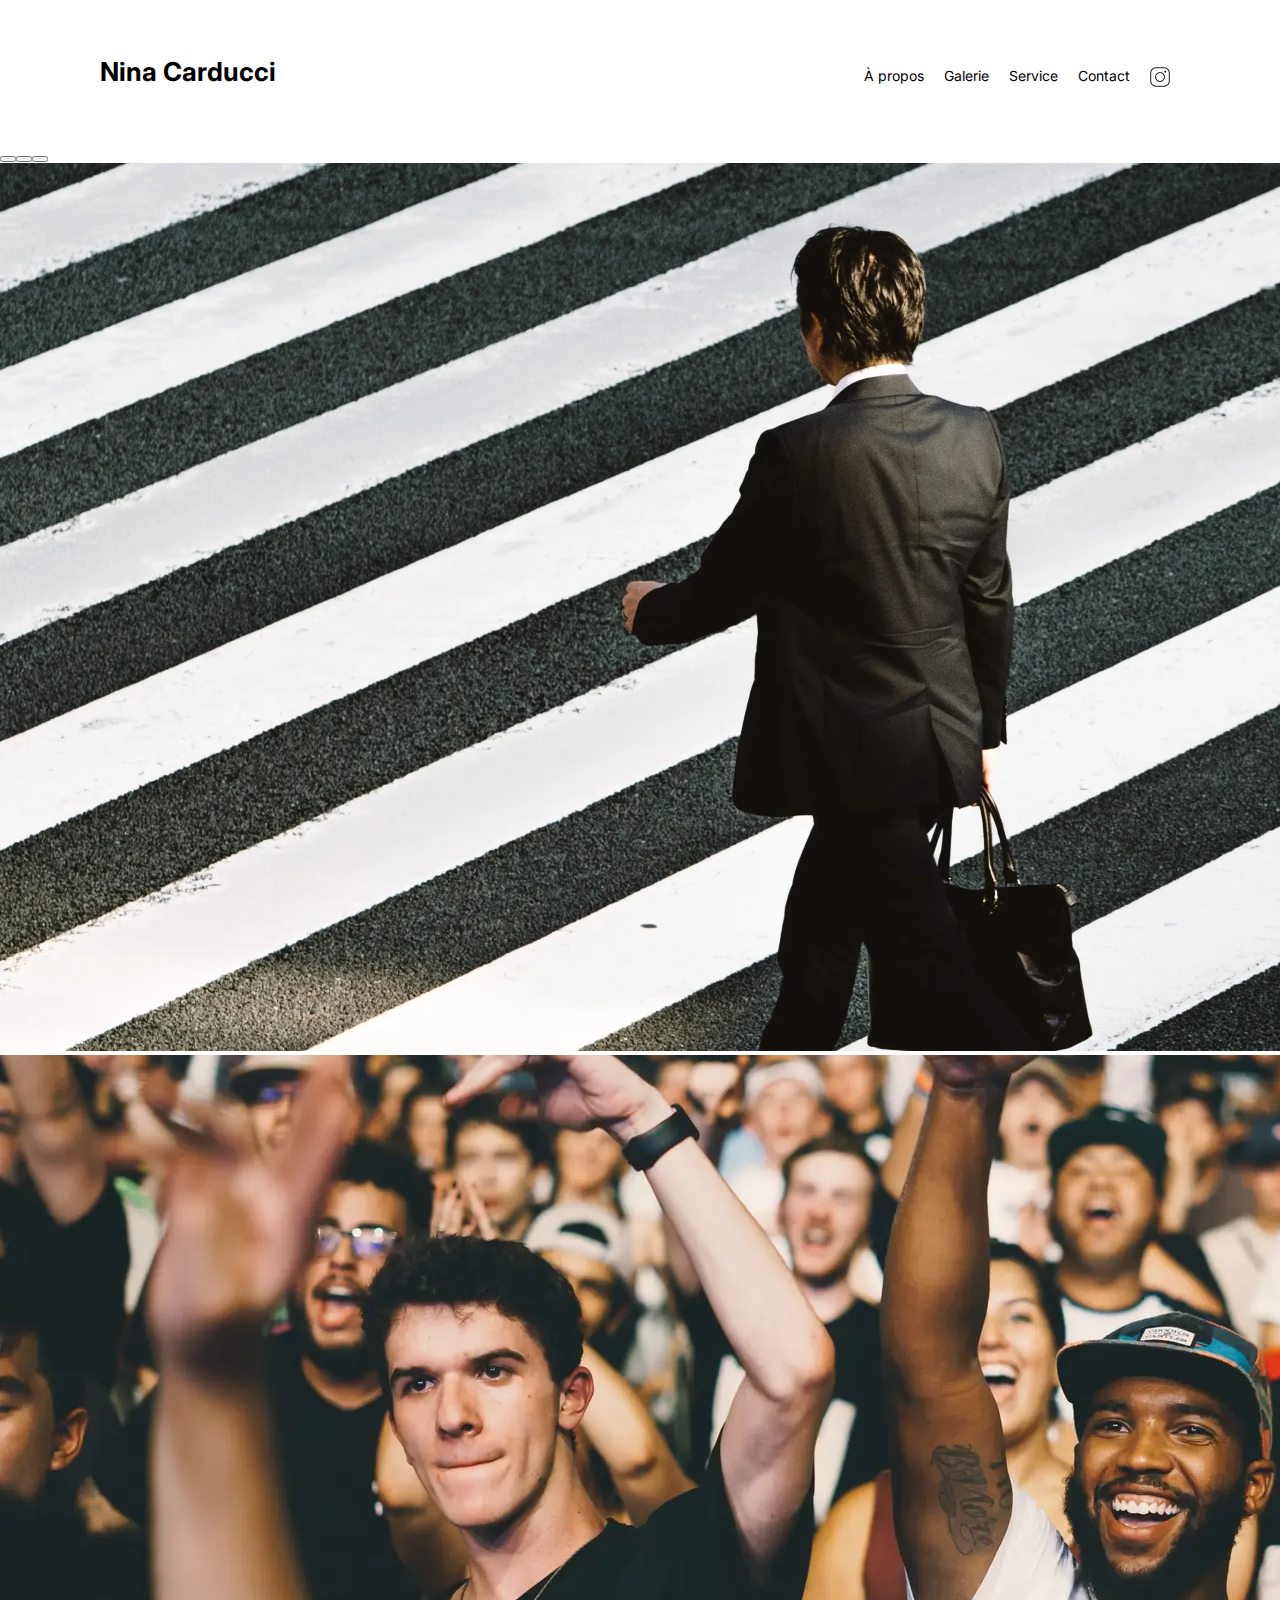
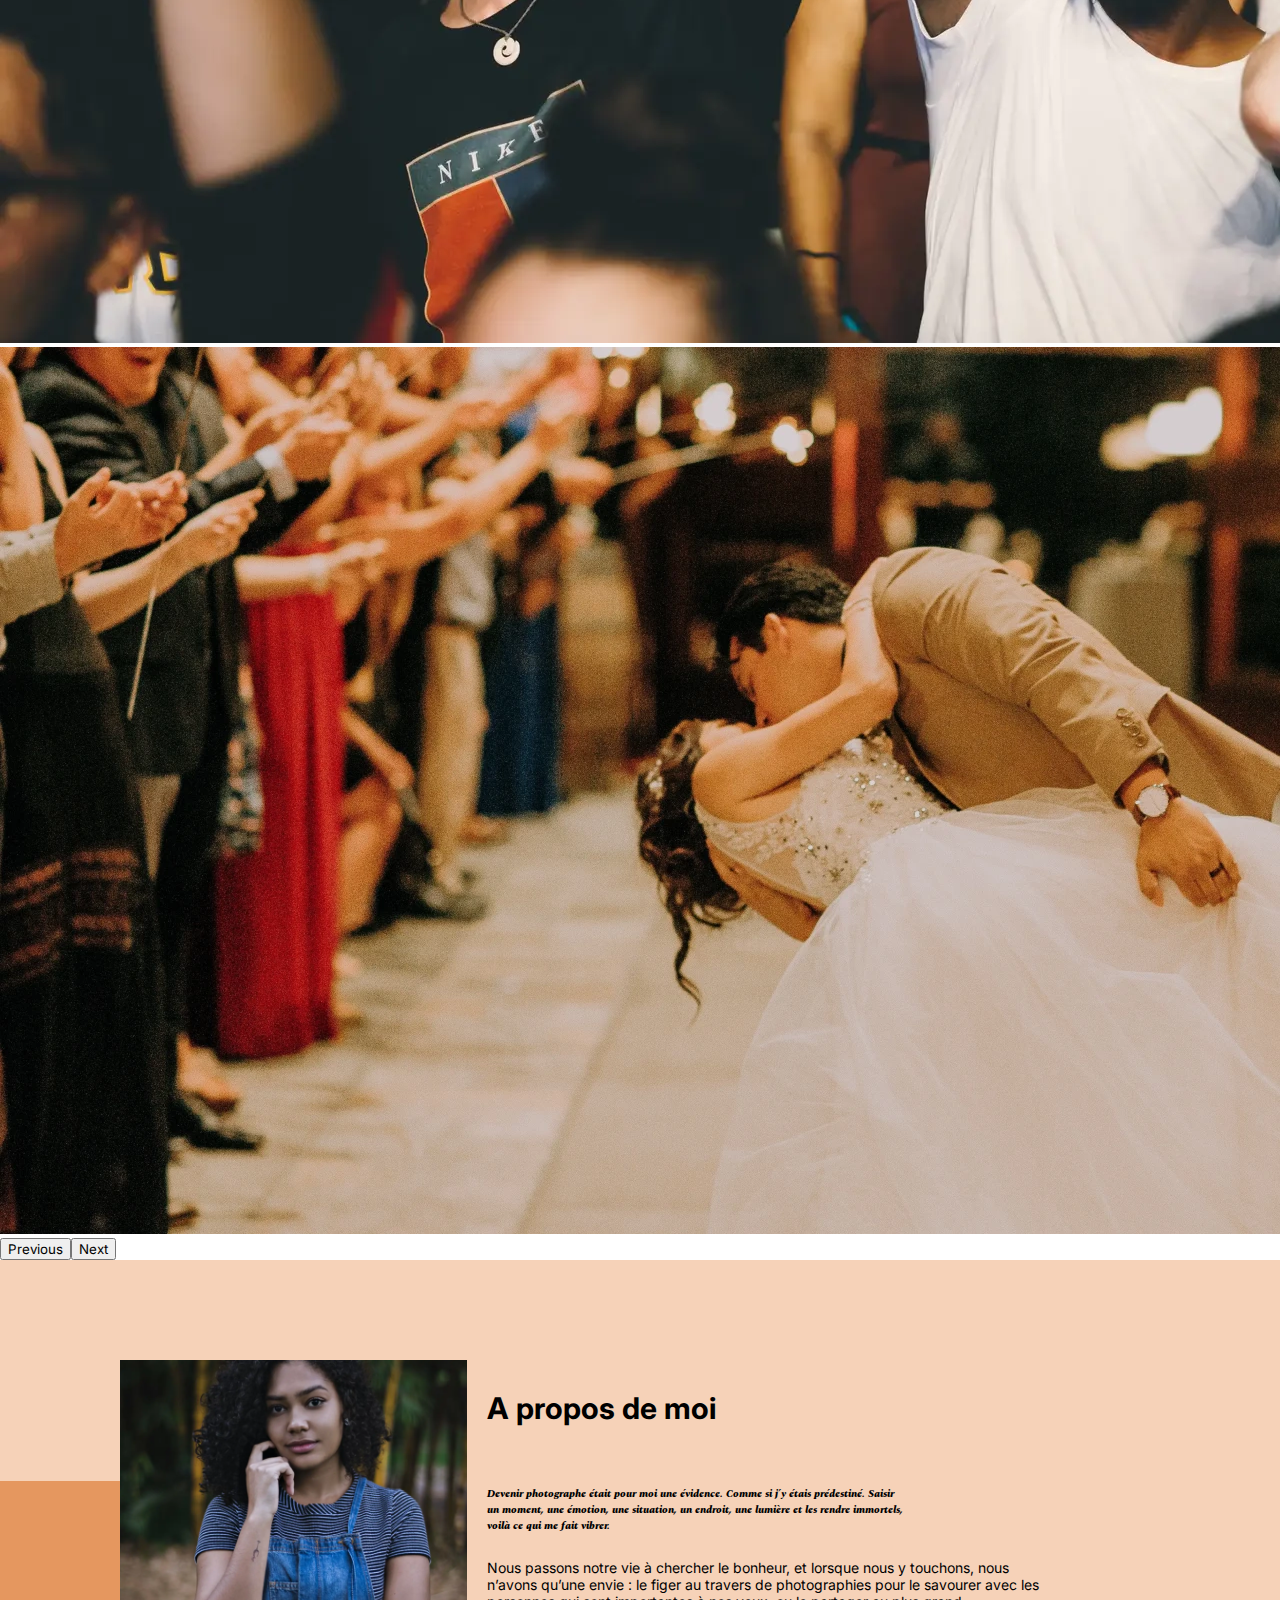
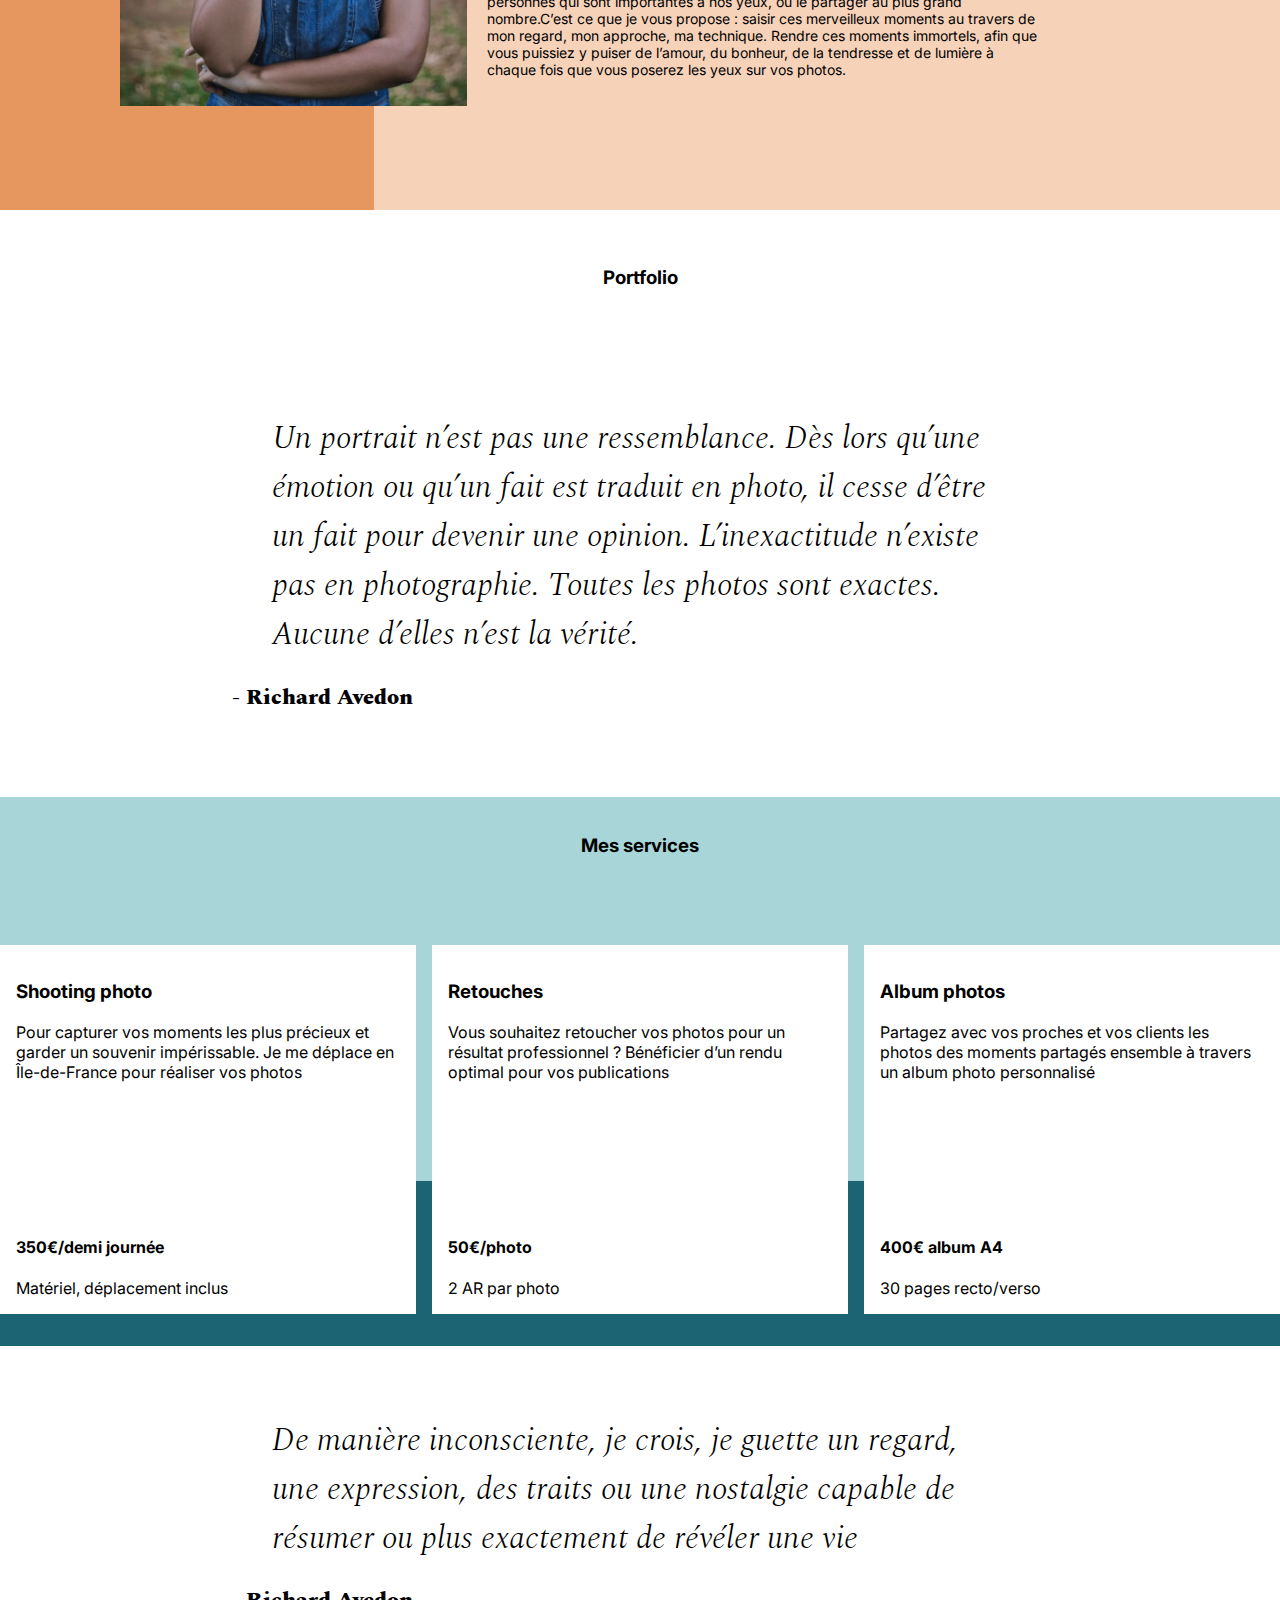
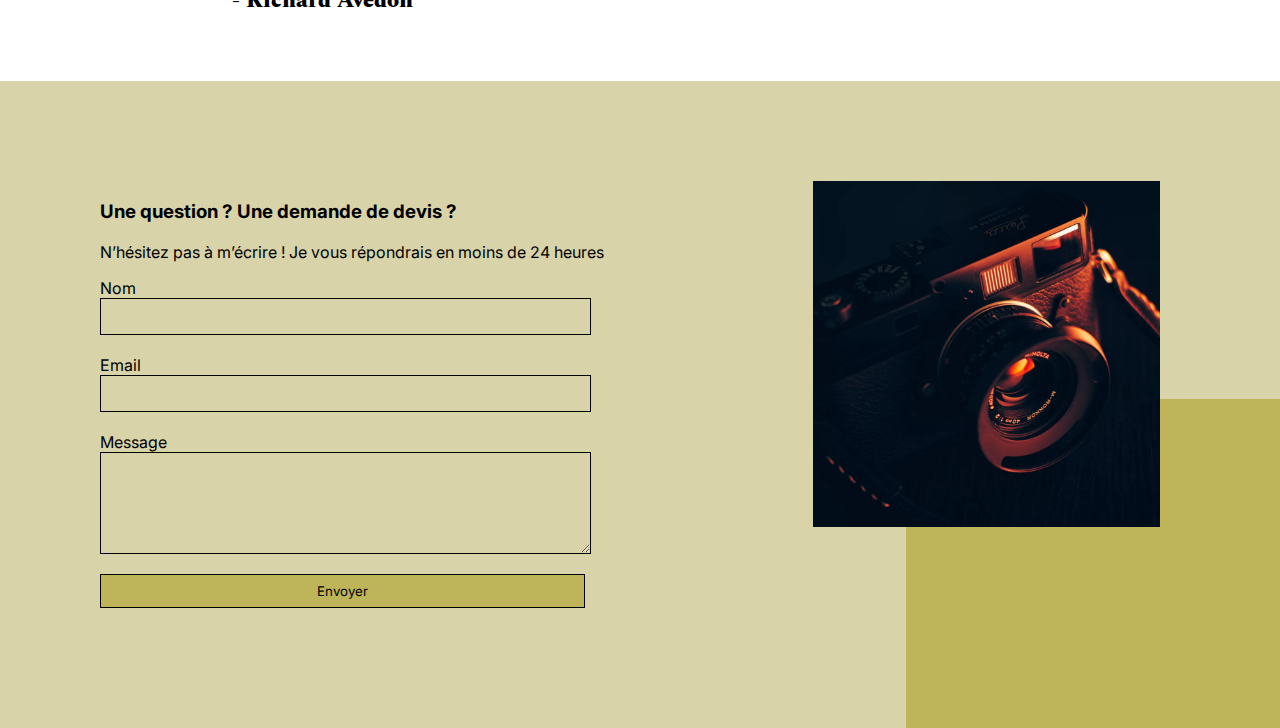
==== index-min.html @ 260f42bb "Added microdatas for photos, quotes, about section, contact section and services with infos" ====
<!DOCTYPE html><html><head><meta charset="UTF-8"><meta name="viewport" content="width=device-width, initial-scale=1.0"><meta name="description" content="Découvrez le talent de Nina Carducci, photographe à Bordeaux, à travers son portfolio captivant. Moments figés avec sensibilité et créativité"><meta name="language" content="fr-FR"><title>Portfolio de Nina Carducci - Photographe à Bordeaux</title><meta property="og:site_name" content="Portfolio de Nina Carducci - Photographe à Bordeaux"><meta property="og:type" content="website"><meta property="og:url" content="https://nina-carducci.github.io"><meta property="og:title" content="Portfolio de Nina Carducci"><meta property="og:description" content="Découvrez le talent de Nina Carducci, photographe à Bordeaux, à travers son portfolio captivant. Moments figés avec sensibilité et créativité"><meta property="og:image" content="https://nina-carducci.github.io/assets/images/camera.png"><meta property="twitter:card" content="summary"><meta property="twitter:title" content="Portfolio de Nina Carducci"><meta property="twitter:description" content="Découvrez le talent de Nina Carducci, photographe à Bordeaux, à travers son portfolio captivant. Moments figés avec sensibilité et créativité"><meta property="twitter:image" content="https://nina-carducci.github.io/assets/images/camera.png"><meta property="twitter:url" content="https://nina-carducci.github.io"><link href="https://cdn.jsdelivr.net/npm/bootstrap@5.1.3/dist/css/bootstrap.min.css" rel="stylesheet" integrity="sha384-1BmE4kWBq78iYhFldvKuhfTAU6auU8tT94WrHftjDbrCEXSU1oBoqyl2QvZ6jIW3" crossorigin="anonymous"><link rel="stylesheet" href="./assets/style-min.css"><link rel="preconnect" href="https://fonts.googleapis.com"><link rel="preconnect" href="https://fonts.gstatic.com" crossorigin><link href="https://fonts.googleapis.com/css2?family=Inter&family=Spectral:ital,wght@0,400;1,300;1,400;1,800&display=swap" rel="preload" as="style" onload="this.onload=null;this.rel='stylesheet'"><link rel="preload" as="image" href="./assets/images/slider/edward-cisneros.webp"><link rel="preload" as="image" href="./assets/images/slider/nicholas-green.webp"><link rel="preload" as="image" href="./assets/images/slider/ryoji-iwata.webp"><script src="https://cdn.jsdelivr.net/npm/bootstrap@5.1.3/dist/js/bootstrap.bundle.min.js" integrity="sha384-ka7Sk0Gln4gmtz2MlQnikT1wXgYsOg+OMhuP+IlRH9sENBO0LRn5q+8nbTov4+1p" crossorigin="anonymous"></script><script src="https://code.jquery.com/jquery-3.4.1.min.js" integrity="sha256-CSXorXvZcTkaix6Yvo6HppcZGetbYMGWSFlBw8HfCJo=" crossorigin="anonymous"></script></head><body><header class="top-header"><h3 class="name">Nina Carducci</h3><nav class="nav"><ul><li><a href="#about">À propos</a></li><li><a href="#gallery">Galerie</a></li><li><a href="#services">Service</a></li><li><a href="#contact">Contact</a></li><li><a class="social-link" href="https://www.instagram.com/ninacarducci.photo/?hl=fr" target="_blank"><img src="assets/images/instagram.webp" alt="Logo Instagram redirigeant vers le compte de Nina Carducci"></a></li></ul></nav></header><main><section id="header"><div id="carouselExampleIndicators" class="carousel slide" data-bs-ride="carousel"><div class="carousel-indicators"><button type="button" data-bs-target="#carouselExampleIndicators" data-bs-slide-to="0" class="active" aria-current="true" aria-label="Slide 1"></button><button type="button" data-bs-target="#carouselExampleIndicators" data-bs-slide-to="1" aria-label="Slide 2"></button><button type="button" data-bs-target="#carouselExampleIndicators" data-bs-slide-to="2" aria-label="Slide 3"></button></div><div class="carousel-inner" itemscope itemtype="https://schema.org/Photograph"><div class="carousel-item active"><img src="./assets/images/slider/ryoji-iwata.webp" class="d-block w-100" alt="Homme en costume traversant un passage clouté" itemprop="image"></div><div class="carousel-item"><img src="./assets/images/slider/nicholas-green.webp" class="d-block w-100" alt="Foule enthousiaste assistant à un concert" itemprop="image"></div><div class="carousel-item"><img src="./assets/images/slider/edward-cisneros.webp" class="d-block w-100" alt="Couple s'embrassant lors d'une danse de mariage." itemprop="image"></div></div><button class="carousel-control-prev" type="button" data-bs-target="#carouselExampleIndicators" data-bs-slide="prev"><span class="carousel-control-prev-icon" aria-hidden="true"></span><span class="visually-hidden">Previous</span></button><button class="carousel-control-next" type="button" data-bs-target="#carouselExampleIndicators" data-bs-slide="next"><span class="carousel-control-next-icon" aria-hidden="true"></span><span class="visually-hidden">Next</span></button></div></section><article id="about" itemscope itemtype="https://schema.org/AboutPage"><div class="picture left"><img loading="lazy" src="./assets/images/nina.webp" alt="Portrait de la photographe Nina Carducci" itemprop="image"></div><section id="about-me"><h3 class="about-me__title" itemprop="name">A propos de moi</h3><h6 class="about-me__introduction" itemprop="description">Devenir photographe était pour moi une évidence. Comme si j’y étais prédestiné. Saisir un moment, une émotion, une situation, un endroit, une lumière et les rendre immortels, voilà ce qui me fait vibrer.</h6><p>Nous passons notre vie à chercher le bonheur, et lorsque nous y touchons, nous n’avons qu’une envie : le figer au travers de photographies pour le savourer avec les personnes qui sont importantes à nos yeux, ou le partager au plus grand nombre.C’est ce que je vous propose : saisir ces merveilleux moments au travers de mon regard, mon approche, ma technique. Rendre ces moments immortels, afin que vous puissiez y puiser de l’amour, du bonheur, de la tendresse et de lumière à chaque fois que vous poserez les yeux sur vos photos.</p></section></article><section id="gallery"><h3 class="title">Portfolio</h3><div class="container py-3" itemscope itemtype="https://schema.org/Photograph"><div class="gallery" style="display: none"><img loading="lazy" data-gallery-tag="Concert" class="gallery-item" src="./assets/images/gallery/concerts/aaron-paul.webp" alt="Vue de la scène et de la foule lors d'un concert" itemprop="image"/><img loading="lazy" data-gallery-tag="Entreprises" class="gallery-item" src="./assets/images/gallery/entreprise/ali-morshedlou.webp" alt="Portrait d'un homme en costume" itemprop="image"/><img loading="lazy" data-gallery-tag="Entreprises" class="gallery-item" src="./assets/images/gallery/entreprise/jason-goodman.webp" alt="Femme riant joyeusement avec ses collègues sur son lieu de travail" itemprop="image"/><img loading="lazy" data-gallery-tag="Mariages" class="gallery-item" src="./assets/images/gallery/mariage/hannah-busing.webp" alt="Mains des mariés se tenant tendrement" itemprop="image"/><img loading="lazy" data-gallery-tag="Portrait" class="gallery-item" src="./assets/images/gallery/portraits/ade-tunji.webp" alt="Portrait d'un homme ébloui par le soleil" itemprop="image"/><img loading="lazy" data-gallery-tag="Mariages" class="gallery-item" src="./assets/images/gallery/mariage/jakob-owens.webp" alt="Couple amoureux se regardant dans les yeux en extérieur lors de leur mariage" itemprop="image"/><img loading="lazy" data-gallery-tag="Portrait" class="gallery-item" src="./assets/images/gallery/portraits/nino-van-prattenburg.webp" alt="Portrait d'une femme portant des lunettes, vue derrière un grillage" itemprop="image"/><img loading="lazy" data-gallery-tag="Concert" class="gallery-item" src="./assets/images/gallery/concerts/austin-neill.webp" alt="Artiste chantant sur scène lors d'un concert" itemprop="image"/><img loading="lazy" data-gallery-tag="Entreprises" class="gallery-item" src="./assets/images/gallery/entreprise/mateus-campos-felipe.webp" alt="Femme riant devant son ordinateur au bureau" itemprop="image"/></div></div><div class="quote" itemscope itemtype="https://schema.org/Quotation"><figure><blockquote><h1 class="quote__text" itemprop="citation">Un portrait n’est pas une ressemblance. Dès lors qu’une émotion ou qu’un fait est traduit en photo, il cesse d’être un fait pour devenir une opinion. L’inexactitude n’existe pas en photographie. Toutes les photos sont exactes. Aucune d’elles n’est la vérité.</h1></blockquote><figcaption class="quote__author" itemprop="spokenByCharacter">- Richard Avedon</figcaption></figure></div></section><section id="services" itemscope itemtype="https://schema.org/ProfessionalService"><meta itemprop="name" content="Nina Carducci"><meta itemprop="telephone" content="05 56 67 78 89"><meta itemprop="openingHours" content="Mo-Fr 10:00-19:00"><span itemprop="address" itemscope itemtype="https://schema.org/PostalAddress"><meta itemprop="addressCountry" content="FR"><meta itemprop="addressRegion" content="Gironde"><meta itemprop="addressLocality" content="Bordeaux"><meta itemprop="postalCode" content="33200"><meta itemprop="streetAddress" content="68 avenue Alsace-Lorraine"></span><meta itemprop="priceRange" content="50€ - 400€"><h3 class="title">Mes services</h3><div class="container"><article class="service" itemprop="makesOffer" itemscope itemtype="https://schema.org/Offer"><div class="service__description"><h3 itemprop="name">Shooting photo</h3><p itemprop="description">Pour capturer vos moments les plus précieux et garder un souvenir impérissable. Je me déplace en Île-de-France pour réaliser vos photos</p></div><div class="service__price"><h4 itemprop="price">350€/demi journée</h4><span itemprop="disambiguatingDescription">Matériel, déplacement inclus</span></div></article><article class="service" itemprop="makesOffer" itemscope itemtype="https://schema.org/Offer"><div class="service__description"><h3 itemprop="name">Retouches</h3><p itemprop="description">Vous souhaitez retoucher vos photos pour un résultat professionnel ? Bénéficier d’un rendu optimal pour vos publications</p></div><div class="service__price"><h4 itemprop="price">50€/photo</h4><span itemprop="disambiguatingDescription">2 AR par photo</span></div></article><article class="service" itemprop="makesOffer" itemscope itemtype="https://schema.org/Offer"><div class="service__description"><h3 itemprop="name">Album photos</h3><p itemprop="description">Partagez avec vos proches et vos clients les photos des moments partagés ensemble à travers un album photo personnalisé</p></div><div class="service__price"><h4 itemprop="price">400€ album A4</h4><span itemprop="disambiguatingDescription">30 pages recto/verso</span></div></article></div></section><div class="quote" itemscope itemtype="https://schema.org/Quotation"><figure><blockquote><h1 class="quote__text" itemprop="citation">De manière inconsciente, je crois, je guette un regard, une expression, des traits ou une nostalgie capable de résumer ou plus exactement de révéler une vie</h1></blockquote><figcaption class="quote__author" itemprop="spokenByCharacter">- Richard Avedon</figcaption></figure></div></main><footer id="contact"><div class="container" itemscope itemtype="https://schema.org/ContactPage"><div class="form-container"><h3 itemprop="name">Une question ? Une demande de devis ?</h3><p itemprop="description">N’hésitez pas à m’écrire ! Je vous répondrais en moins de 24 heures</p><form action="" method="post"><label>Nom</label><input type="text" name="nom" id="nom"><label>Email</label><input type="email" name="email" id="email"><label>Message</label><textarea name="message" id="message" cols="30" rows="10"></textarea><input type="submit" value="Envoyer"/></form></div><div class="picture right"><img loading="lazy" src="./assets/images/camera.webp" alt="Appareil photo" itemprop="image"></div></div></footer><script src="./assets/maugallery-min.js"></script><script src="./assets/scripts.js"></script></body></html>
---- assets/style-min.css ----
body{max-width:1920px;margin:auto;}*{font-family:'Inter';font-style:normal;}.top-header{background-color:white;position:sticky;top:0;z-index:1000;display:flex;justify-content:space-between;padding-inline:100px;padding-block:30px;align-items:center;}.top-header .name{font-size:26px;}.nav ul{display:flex;list-style-type:none;font-size:14px;margin-bottom:0;}.nav li{padding-inline:10px;}.nav a{text-decoration:none;color:#000}.social-link img{width:20px;}#about{display:flex;background-color:#F6D2B8;padding-inline:100px;padding-block:100px;position:relative;}.picture.left::before{content:' ';background-color:#E5975F;width:374px;height:329px;position:absolute;bottom:0;left:0;z-index:-1;}.picture{flex:1;margin:0 20px;z-index:0;}.picture img{width:100%;}#about-me{flex:2}.about-me__title{margin-top:1em;margin-bottom:60px;font-size:30px;}.about-me__introduction{font-family:'Spectral';font-weight:800;font-style:italic;width:60%;}#about-me p{width:80%;font-size:14px;}#gallery{}.title{text-align:center;padding-block:2em;}.gallery .nav{justify-content:center;}.nav-pills .nav-link.active,.nav-pills .show>.nav-link{color:#fff;background-color:#BEB45A;border-radius:0;}.nav-pills .nav-link{color:#000}.item-column{position:relative;margin-bottom:0!important;padding:0;}.item-column::after{content:"";display:block;padding-bottom:100%;}.gallery-item{position:absolute;width:100%;height:100%;object-fit:cover;padding:.5em;}.mg-prev,.mg-next{width:30px;height:30px;border-radius:00%;justify-content:center;align-items:center;display:flex;font-size:24px;}.quote{font-family:'Spectral';font-style:italic;width:70%;margin:auto;padding-block:3em;}.quote__text{font-family:Spectral;font-style:italic;font-weight:300;}.quote__author{font-family:Spectral;font-weight:800;font-size:22px;}#services{margin:auto;background-color:#A8D5D8;position:relative;}#services .container::before{content:' ';background-color:#1C6474;position:absolute;width:100%;height:30%;bottom:0;left:0;z-index:0;}#services .container{justify-content:space-between;display:flex;padding:2em 0;}.service{background-color:white;max-width:390px;width:30%;height:337px;padding:1em;display:flex;flex-direction:column;justify-content:space-between;z-index:1;}#contact{margin:auto;background-color:#D8D3A8;position:relative;padding-inline:100px;padding-block:100px;}#contact .container{display:flex;}.picture.right::before{content:' ';background-color:#BEB45A;width:374px;height:329px;position:absolute;bottom:0;right:0;z-index:-1;}.form-container{flex:2;}form{display:flex;flex-direction:column;width:70%;align-items:flex-start;}form input{width:100%;background-color:transparent;border:solid 1px;height:2.5em;margin-bottom:20px;}form textarea{width:100%;background-color:transparent;border:solid 1px;height:5em;line-height:2.5em;font-size:1.2em;margin-bottom:20px;}input[type="submit"]{background-color:#BEB45A;padding:.5em 1em}@media all and (max-width:1180px){.picture{flex:2}#about,#contact .container{align-items:center}.about-me__title{margin-top:0;margin-bottom:1em}#about-me h6,#about-me p{width:100%}}@media all and (max-width:1000px){#about{flex-direction:column}.picture{width:50%}.picture.left::before{width:100%;height:30%;position:absolute;bottom:auto;top:0;left:0;z-index:-1}.about-me__title{text-align:center;margin-top:1em}#services .container{flex-direction:column}.service{width:100%;max-width:100%;height:auto;margin:2em 0}.service__description{margin-bottom:1em}#services .container::before{width:30%;height:100%;bottom:0;right:0;left:auto;z-index:0}#contact .container{flex-direction:column}#contact .picture.right{margin-top:1em}.picture.right::before{width:100%;height:30%;position:absolute;bottom:0;right:0;z-index:-1}}@media all and (max-width:650px){.top-header{flex-direction:column;padding-inline:0}.top-header .nav,.top-header .nav ul{width:100%;padding:0 0 0 0}.top-header .nav li{flex:1;padding-block:1em;text-align:center}.picture.left::before,.picture.right::before{height:150px}#services .container{align-items:center}.service{max-width:90%}#about,#contact{padding-inline:2em;padding-block:2em}form{width:100%}.picture{width:80%}}
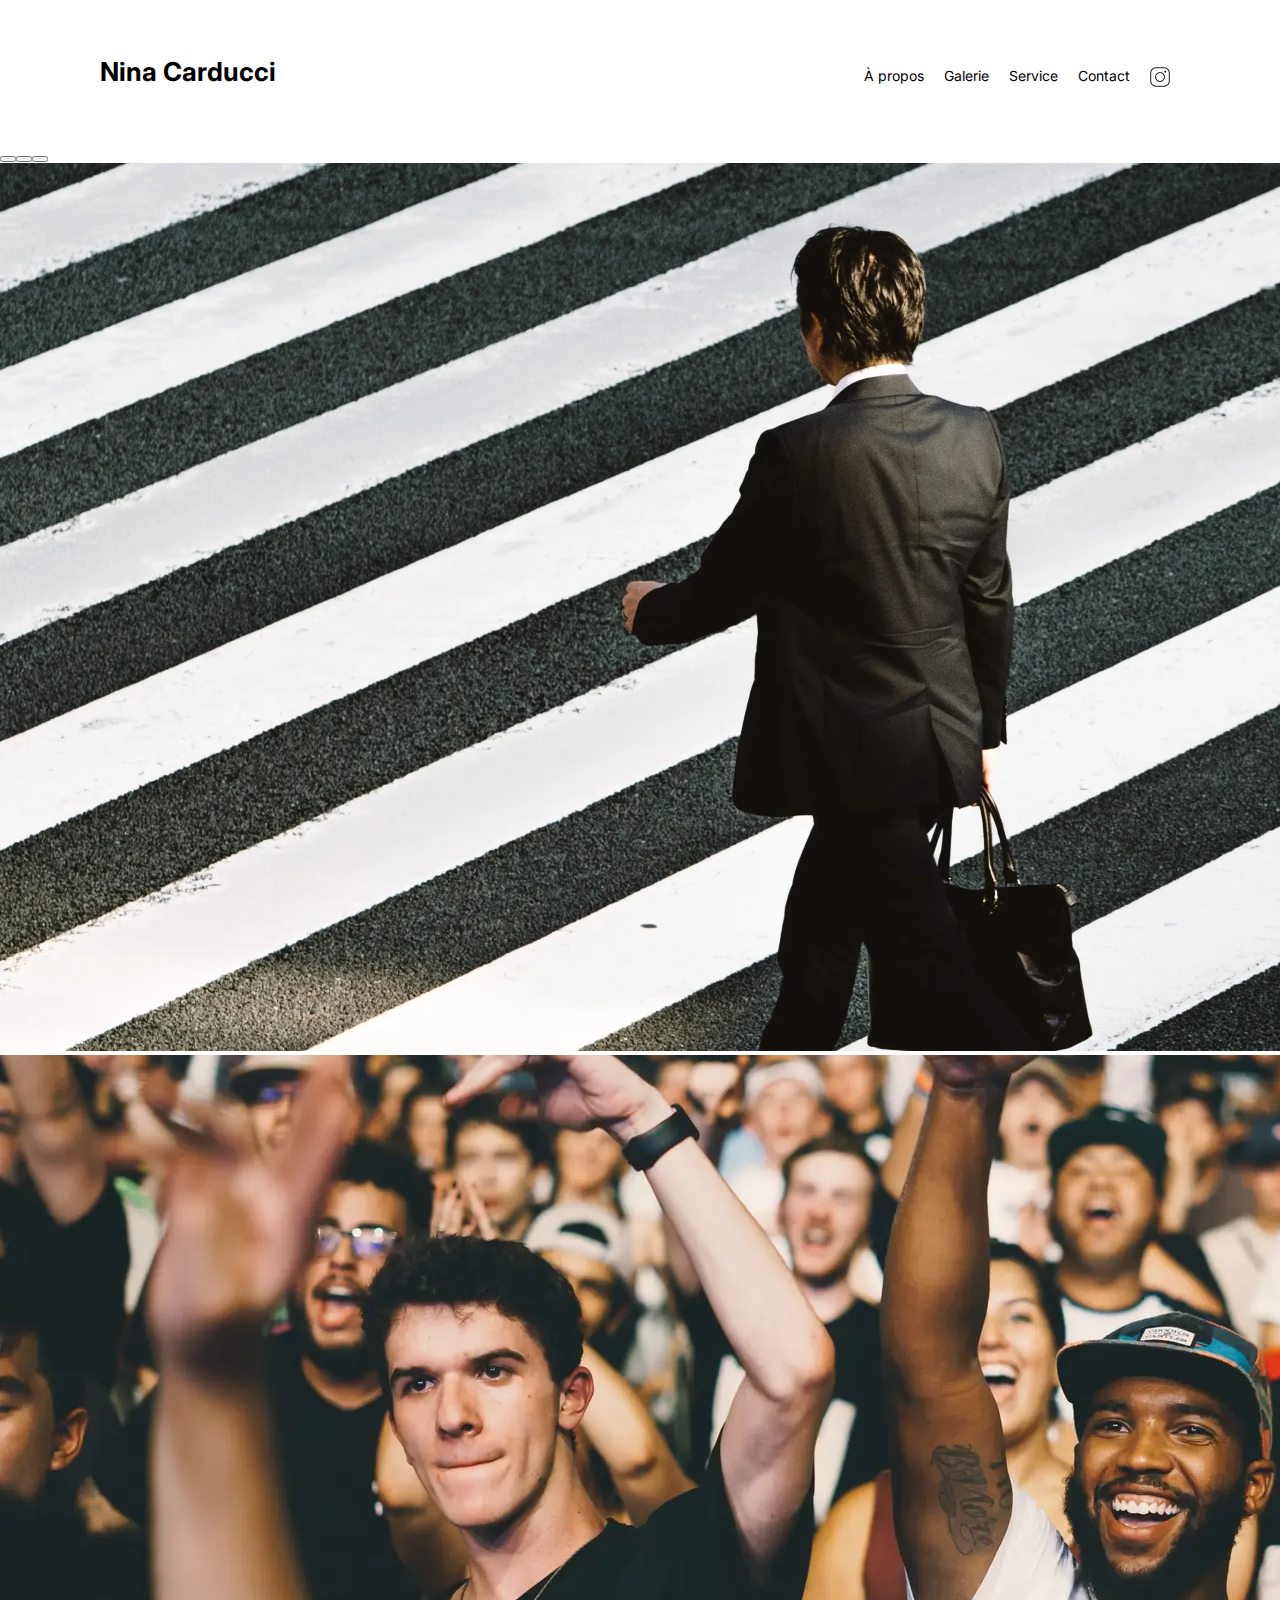
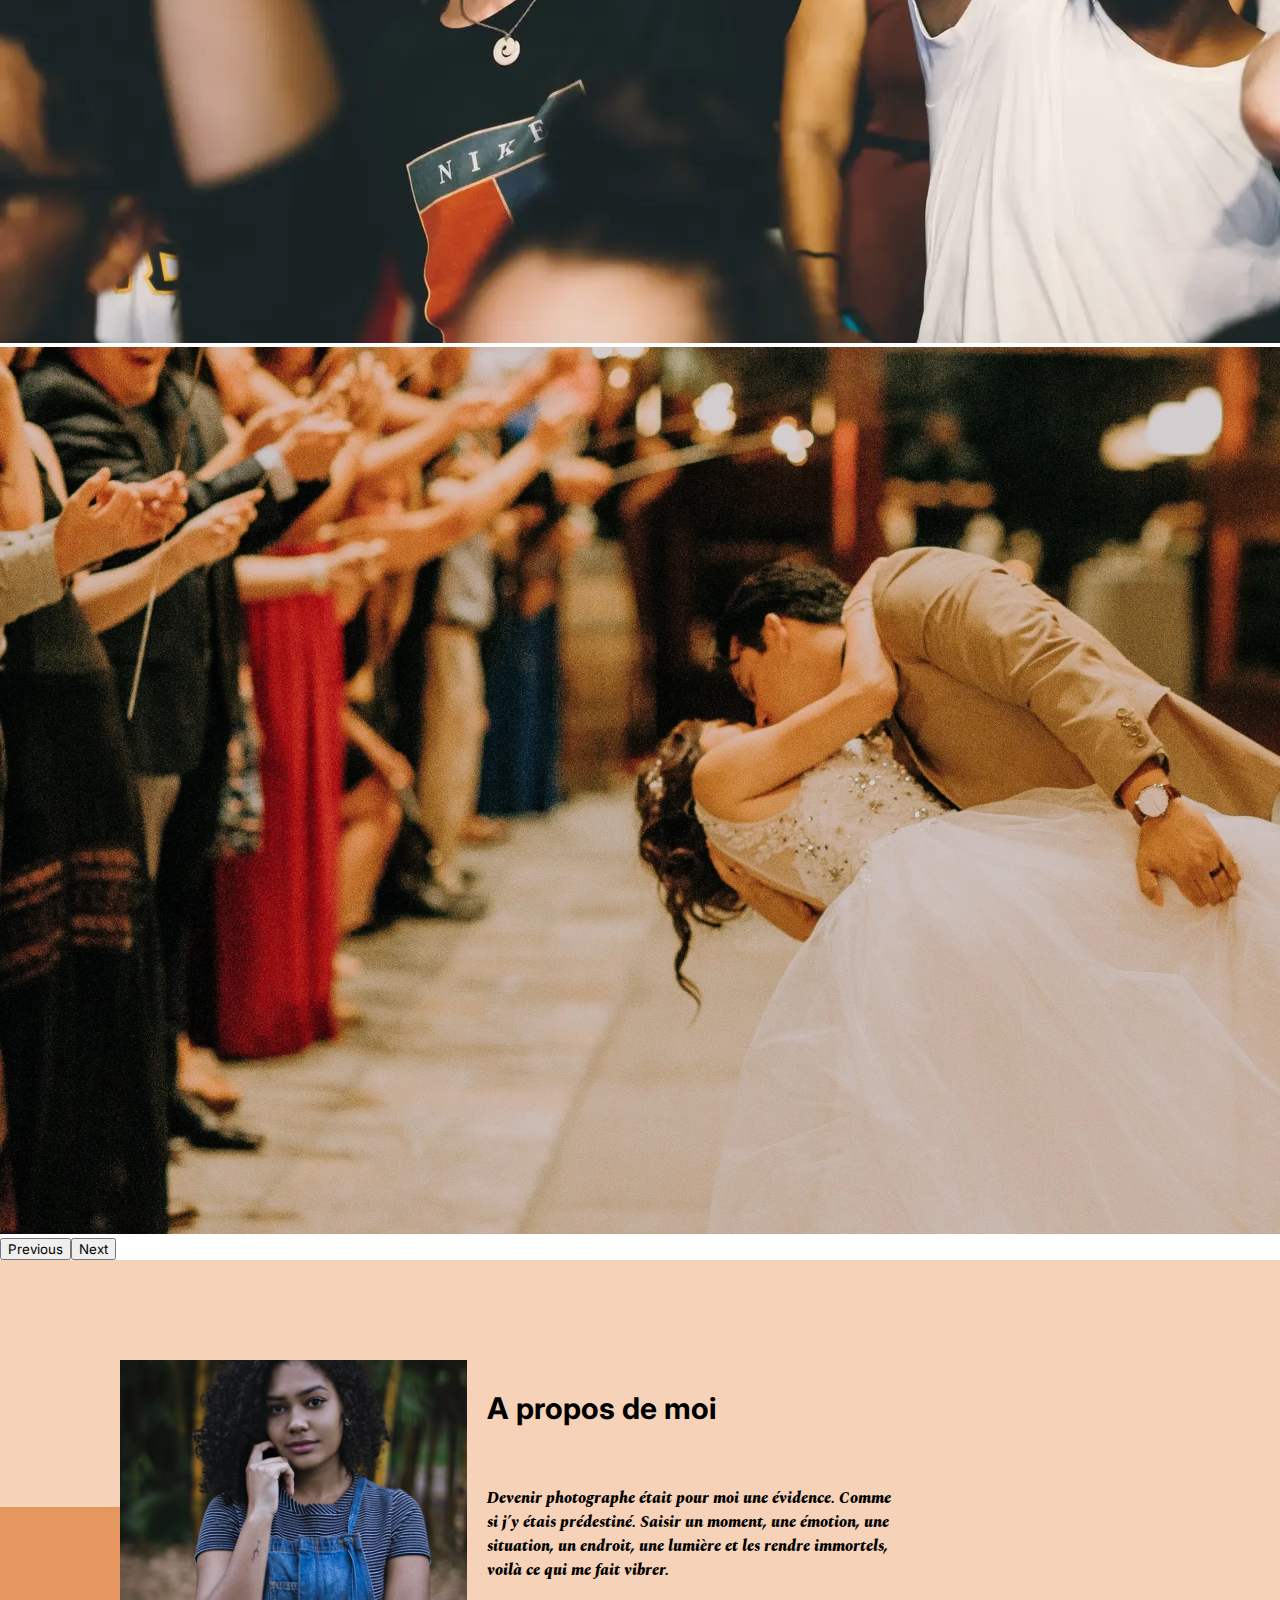
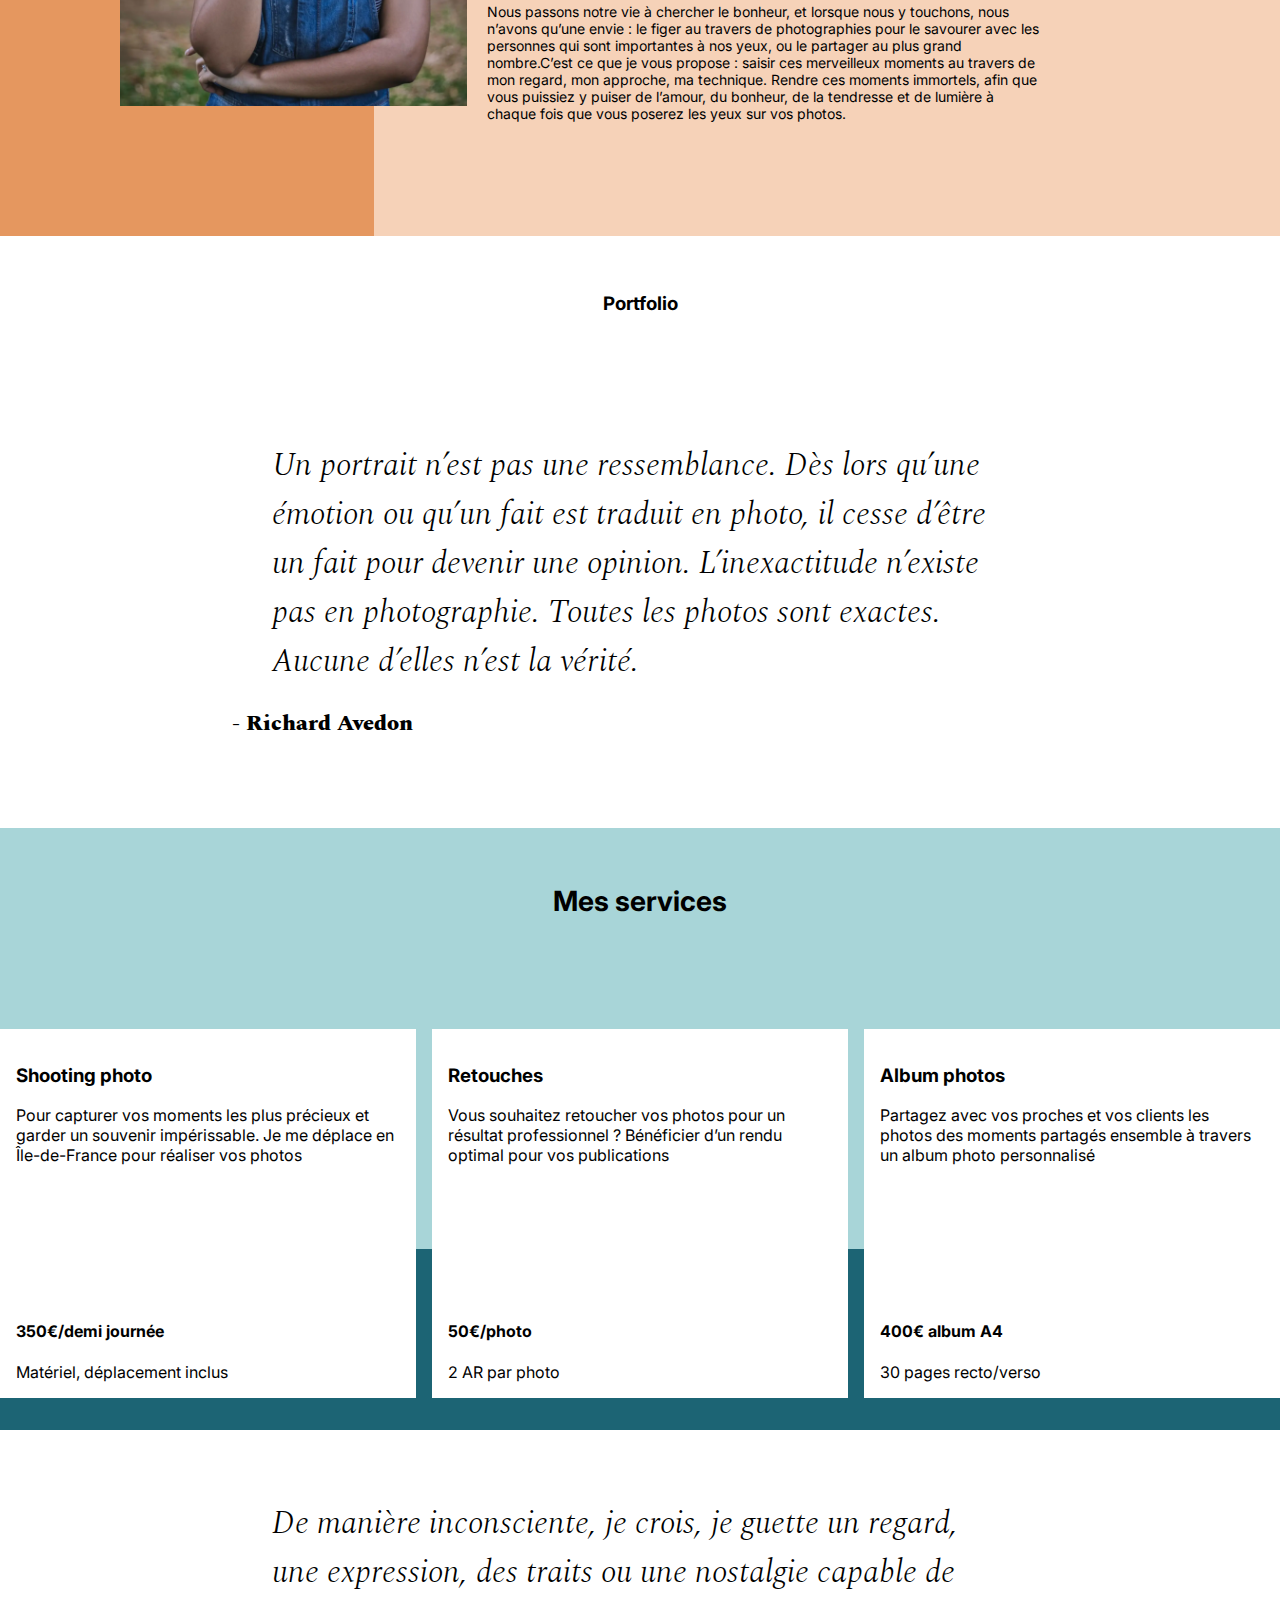
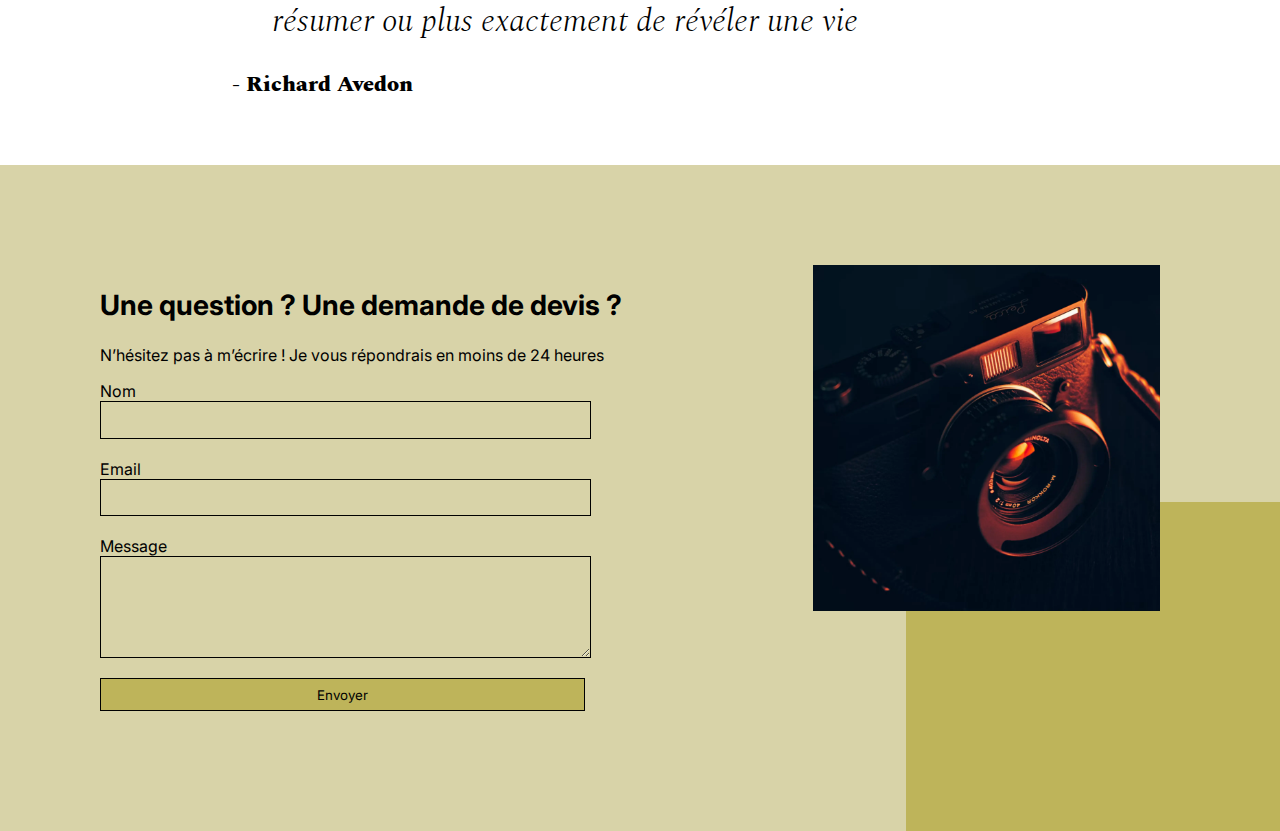
==== commit 7af0b12c: "Fixed skip heading level" ====
--- a/index-min.html
+++ b/index-min.html
@@ -1 +1 @@
-<!DOCTYPE html><html><head><meta charset="UTF-8"><meta name="viewport" content="width=device-width, initial-scale=1.0"><meta name="description" content="Découvrez le talent de Nina Carducci, photographe à Bordeaux, à travers son portfolio captivant. Moments figés avec sensibilité et créativité"><meta name="language" content="fr-FR"><title>Portfolio de Nina Carducci - Photographe à Bordeaux</title><meta property="og:site_name" content="Portfolio de Nina Carducci - Photographe à Bordeaux"><meta property="og:type" content="website"><meta property="og:url" content="https://nina-carducci.github.io"><meta property="og:title" content="Portfolio de Nina Carducci"><meta property="og:description" content="Découvrez le talent de Nina Carducci, photographe à Bordeaux, à travers son portfolio captivant. Moments figés avec sensibilité et créativité"><meta property="og:image" content="https://nina-carducci.github.io/assets/images/camera.png"><meta property="twitter:card" content="summary"><meta property="twitter:title" content="Portfolio de Nina Carducci"><meta property="twitter:description" content="Découvrez le talent de Nina Carducci, photographe à Bordeaux, à travers son portfolio captivant. Moments figés avec sensibilité et créativité"><meta property="twitter:image" content="https://nina-carducci.github.io/assets/images/camera.png"><meta property="twitter:url" content="https://nina-carducci.github.io"><link href="https://cdn.jsdelivr.net/npm/bootstrap@5.1.3/dist/css/bootstrap.min.css" rel="stylesheet" integrity="sha384-1BmE4kWBq78iYhFldvKuhfTAU6auU8tT94WrHftjDbrCEXSU1oBoqyl2QvZ6jIW3" crossorigin="anonymous"><link rel="stylesheet" href="./assets/style-min.css"><link rel="preconnect" href="https://fonts.googleapis.com"><link rel="preconnect" href="https://fonts.gstatic.com" crossorigin><link href="https://fonts.googleapis.com/css2?family=Inter&family=Spectral:ital,wght@0,400;1,300;1,400;1,800&display=swap" rel="preload" as="style" onload="this.onload=null;this.rel='stylesheet'"><link rel="preload" as="image" href="./assets/images/slider/edward-cisneros.webp"><link rel="preload" as="image" href="./assets/images/slider/nicholas-green.webp"><link rel="preload" as="image" href="./assets/images/slider/ryoji-iwata.webp"><script src="https://cdn.jsdelivr.net/npm/bootstrap@5.1.3/dist/js/bootstrap.bundle.min.js" integrity="sha384-ka7Sk0Gln4gmtz2MlQnikT1wXgYsOg+OMhuP+IlRH9sENBO0LRn5q+8nbTov4+1p" crossorigin="anonymous"></script><script src="https://code.jquery.com/jquery-3.4.1.min.js" integrity="sha256-CSXorXvZcTkaix6Yvo6HppcZGetbYMGWSFlBw8HfCJo=" crossorigin="anonymous"></script></head><body><header class="top-header"><h3 class="name">Nina Carducci</h3><nav class="nav"><ul><li><a href="#about">À propos</a></li><li><a href="#gallery">Galerie</a></li><li><a href="#services">Service</a></li><li><a href="#contact">Contact</a></li><li><a class="social-link" href="https://www.instagram.com/ninacarducci.photo/?hl=fr" target="_blank"><img src="assets/images/instagram.webp" alt="Logo Instagram redirigeant vers le compte de Nina Carducci"></a></li></ul></nav></header><main><section id="header"><div id="carouselExampleIndicators" class="carousel slide" data-bs-ride="carousel"><div class="carousel-indicators"><button type="button" data-bs-target="#carouselExampleIndicators" data-bs-slide-to="0" class="active" aria-current="true" aria-label="Slide 1"></button><button type="button" data-bs-target="#carouselExampleIndicators" data-bs-slide-to="1" aria-label="Slide 2"></button><button type="button" data-bs-target="#carouselExampleIndicators" data-bs-slide-to="2" aria-label="Slide 3"></button></div><div class="carousel-inner" itemscope itemtype="https://schema.org/Photograph"><div class="carousel-item active"><img src="./assets/images/slider/ryoji-iwata.webp" class="d-block w-100" alt="Homme en costume traversant un passage clouté" itemprop="image"></div><div class="carousel-item"><img src="./assets/images/slider/nicholas-green.webp" class="d-block w-100" alt="Foule enthousiaste assistant à un concert" itemprop="image"></div><div class="carousel-item"><img src="./assets/images/slider/edward-cisneros.webp" class="d-block w-100" alt="Couple s'embrassant lors d'une danse de mariage." itemprop="image"></div></div><button class="carousel-control-prev" type="button" data-bs-target="#carouselExampleIndicators" data-bs-slide="prev"><span class="carousel-control-prev-icon" aria-hidden="true"></span><span class="visually-hidden">Previous</span></button><button class="carousel-control-next" type="button" data-bs-target="#carouselExampleIndicators" data-bs-slide="next"><span class="carousel-control-next-icon" aria-hidden="true"></span><span class="visually-hidden">Next</span></button></div></section><article id="about" itemscope itemtype="https://schema.org/AboutPage"><div class="picture left"><img loading="lazy" src="./assets/images/nina.webp" alt="Portrait de la photographe Nina Carducci" itemprop="image"></div><section id="about-me"><h3 class="about-me__title" itemprop="name">A propos de moi</h3><h6 class="about-me__introduction" itemprop="description">Devenir photographe était pour moi une évidence. Comme si j’y étais prédestiné. Saisir un moment, une émotion, une situation, un endroit, une lumière et les rendre immortels, voilà ce qui me fait vibrer.</h6><p>Nous passons notre vie à chercher le bonheur, et lorsque nous y touchons, nous n’avons qu’une envie : le figer au travers de photographies pour le savourer avec les personnes qui sont importantes à nos yeux, ou le partager au plus grand nombre.C’est ce que je vous propose : saisir ces merveilleux moments au travers de mon regard, mon approche, ma technique. Rendre ces moments immortels, afin que vous puissiez y puiser de l’amour, du bonheur, de la tendresse et de lumière à chaque fois que vous poserez les yeux sur vos photos.</p></section></article><section id="gallery"><h3 class="title">Portfolio</h3><div class="container py-3" itemscope itemtype="https://schema.org/Photograph"><div class="gallery" style="display: none"><img loading="lazy" data-gallery-tag="Concert" class="gallery-item" src="./assets/images/gallery/concerts/aaron-paul.webp" alt="Vue de la scène et de la foule lors d'un concert" itemprop="image"/><img loading="lazy" data-gallery-tag="Entreprises" class="gallery-item" src="./assets/images/gallery/entreprise/ali-morshedlou.webp" alt="Portrait d'un homme en costume" itemprop="image"/><img loading="lazy" data-gallery-tag="Entreprises" class="gallery-item" src="./assets/images/gallery/entreprise/jason-goodman.webp" alt="Femme riant joyeusement avec ses collègues sur son lieu de travail" itemprop="image"/><img loading="lazy" data-gallery-tag="Mariages" class="gallery-item" src="./assets/images/gallery/mariage/hannah-busing.webp" alt="Mains des mariés se tenant tendrement" itemprop="image"/><img loading="lazy" data-gallery-tag="Portrait" class="gallery-item" src="./assets/images/gallery/portraits/ade-tunji.webp" alt="Portrait d'un homme ébloui par le soleil" itemprop="image"/><img loading="lazy" data-gallery-tag="Mariages" class="gallery-item" src="./assets/images/gallery/mariage/jakob-owens.webp" alt="Couple amoureux se regardant dans les yeux en extérieur lors de leur mariage" itemprop="image"/><img loading="lazy" data-gallery-tag="Portrait" class="gallery-item" src="./assets/images/gallery/portraits/nino-van-prattenburg.webp" alt="Portrait d'une femme portant des lunettes, vue derrière un grillage" itemprop="image"/><img loading="lazy" data-gallery-tag="Concert" class="gallery-item" src="./assets/images/gallery/concerts/austin-neill.webp" alt="Artiste chantant sur scène lors d'un concert" itemprop="image"/><img loading="lazy" data-gallery-tag="Entreprises" class="gallery-item" src="./assets/images/gallery/entreprise/mateus-campos-felipe.webp" alt="Femme riant devant son ordinateur au bureau" itemprop="image"/></div></div><div class="quote" itemscope itemtype="https://schema.org/Quotation"><figure><blockquote><h1 class="quote__text" itemprop="citation">Un portrait n’est pas une ressemblance. Dès lors qu’une émotion ou qu’un fait est traduit en photo, il cesse d’être un fait pour devenir une opinion. L’inexactitude n’existe pas en photographie. Toutes les photos sont exactes. Aucune d’elles n’est la vérité.</h1></blockquote><figcaption class="quote__author" itemprop="spokenByCharacter">- Richard Avedon</figcaption></figure></div></section><section id="services" itemscope itemtype="https://schema.org/ProfessionalService"><meta itemprop="name" content="Nina Carducci"><meta itemprop="telephone" content="05 56 67 78 89"><meta itemprop="openingHours" content="Mo-Fr 10:00-19:00"><span itemprop="address" itemscope itemtype="https://schema.org/PostalAddress"><meta itemprop="addressCountry" content="FR"><meta itemprop="addressRegion" content="Gironde"><meta itemprop="addressLocality" content="Bordeaux"><meta itemprop="postalCode" content="33200"><meta itemprop="streetAddress" content="68 avenue Alsace-Lorraine"></span><meta itemprop="priceRange" content="50€ - 400€"><h3 class="title">Mes services</h3><div class="container"><article class="service" itemprop="makesOffer" itemscope itemtype="https://schema.org/Offer"><div class="service__description"><h3 itemprop="name">Shooting photo</h3><p itemprop="description">Pour capturer vos moments les plus précieux et garder un souvenir impérissable. Je me déplace en Île-de-France pour réaliser vos photos</p></div><div class="service__price"><h4 itemprop="price">350€/demi journée</h4><span itemprop="disambiguatingDescription">Matériel, déplacement inclus</span></div></article><article class="service" itemprop="makesOffer" itemscope itemtype="https://schema.org/Offer"><div class="service__description"><h3 itemprop="name">Retouches</h3><p itemprop="description">Vous souhaitez retoucher vos photos pour un résultat professionnel ? Bénéficier d’un rendu optimal pour vos publications</p></div><div class="service__price"><h4 itemprop="price">50€/photo</h4><span itemprop="disambiguatingDescription">2 AR par photo</span></div></article><article class="service" itemprop="makesOffer" itemscope itemtype="https://schema.org/Offer"><div class="service__description"><h3 itemprop="name">Album photos</h3><p itemprop="description">Partagez avec vos proches et vos clients les photos des moments partagés ensemble à travers un album photo personnalisé</p></div><div class="service__price"><h4 itemprop="price">400€ album A4</h4><span itemprop="disambiguatingDescription">30 pages recto/verso</span></div></article></div></section><div class="quote" itemscope itemtype="https://schema.org/Quotation"><figure><blockquote><h1 class="quote__text" itemprop="citation">De manière inconsciente, je crois, je guette un regard, une expression, des traits ou une nostalgie capable de résumer ou plus exactement de révéler une vie</h1></blockquote><figcaption class="quote__author" itemprop="spokenByCharacter">- Richard Avedon</figcaption></figure></div></main><footer id="contact"><div class="container" itemscope itemtype="https://schema.org/ContactPage"><div class="form-container"><h3 itemprop="name">Une question ? Une demande de devis ?</h3><p itemprop="description">N’hésitez pas à m’écrire ! Je vous répondrais en moins de 24 heures</p><form action="" method="post"><label>Nom</label><input type="text" name="nom" id="nom"><label>Email</label><input type="email" name="email" id="email"><label>Message</label><textarea name="message" id="message" cols="30" rows="10"></textarea><input type="submit" value="Envoyer"/></form></div><div class="picture right"><img loading="lazy" src="./assets/images/camera.webp" alt="Appareil photo" itemprop="image"></div></div></footer><script src="./assets/maugallery-min.js"></script><script src="./assets/scripts.js"></script></body></html>+<!DOCTYPE html><html lang="fr-FR"><head><meta charset="UTF-8"><meta name="viewport" content="width=device-width, initial-scale=1.0"><meta name="description" content="Découvrez le talent de Nina Carducci, photographe à Bordeaux, à travers son portfolio captivant. Moments figés avec sensibilité et créativité"><title>Portfolio de Nina Carducci - Photographe à Bordeaux</title><meta property="og:site_name" content="Portfolio de Nina Carducci - Photographe à Bordeaux"><meta property="og:type" content="website"><meta property="og:url" content="https://nina-carducci.github.io"><meta property="og:title" content="Portfolio de Nina Carducci"><meta property="og:description" content="Découvrez le talent de Nina Carducci, photographe à Bordeaux, à travers son portfolio captivant. Moments figés avec sensibilité et créativité"><meta property="og:image" content="https://nina-carducci.github.io/assets/images/camera.png"><meta property="twitter:card" content="summary"><meta property="twitter:title" content="Portfolio de Nina Carducci"><meta property="twitter:description" content="Découvrez le talent de Nina Carducci, photographe à Bordeaux, à travers son portfolio captivant. Moments figés avec sensibilité et créativité"><meta property="twitter:image" content="https://nina-carducci.github.io/assets/images/camera.png"><meta property="twitter:url" content="https://nina-carducci.github.io"><link href="https://cdn.jsdelivr.net/npm/bootstrap@5.1.3/dist/css/bootstrap.min.css" rel="stylesheet" integrity="sha384-1BmE4kWBq78iYhFldvKuhfTAU6auU8tT94WrHftjDbrCEXSU1oBoqyl2QvZ6jIW3" crossorigin="anonymous"><link rel="stylesheet" href="./assets/style-min.css"><link rel="preconnect" href="https://fonts.googleapis.com"><link rel="preconnect" href="https://fonts.gstatic.com" crossorigin><link href="https://fonts.googleapis.com/css2?family=Inter&family=Spectral:ital,wght@0,400;1,300;1,400;1,800&display=swap" rel="preload" as="style" onload="this.onload=null;this.rel='stylesheet'"><link rel="preload" as="image" href="./assets/images/slider/edward-cisneros.webp"><link rel="preload" as="image" href="./assets/images/slider/nicholas-green.webp"><link rel="preload" as="image" href="./assets/images/slider/ryoji-iwata.webp"><script src="https://cdn.jsdelivr.net/npm/bootstrap@5.1.3/dist/js/bootstrap.bundle.min.js" integrity="sha384-ka7Sk0Gln4gmtz2MlQnikT1wXgYsOg+OMhuP+IlRH9sENBO0LRn5q+8nbTov4+1p" crossorigin="anonymous"></script><script src="https://code.jquery.com/jquery-3.4.1.min.js" integrity="sha256-CSXorXvZcTkaix6Yvo6HppcZGetbYMGWSFlBw8HfCJo=" crossorigin="anonymous"></script></head><body><header class="top-header"><h3 class="name">Nina Carducci</h3><nav class="nav"><ul><li><a href="#about">À propos</a></li><li><a href="#gallery">Galerie</a></li><li><a href="#services">Service</a></li><li><a href="#contact">Contact</a></li><li><a class="social-link" href="https://www.instagram.com/ninacarducci.photo/?hl=fr" target="_blank"><img src="assets/images/instagram.webp" alt="Logo Instagram redirigeant vers le compte de Nina Carducci"></a></li></ul></nav></header><main><section id="header"><div id="carouselExampleIndicators" class="carousel slide" data-bs-ride="carousel"><div class="carousel-indicators"><button type="button" data-bs-target="#carouselExampleIndicators" data-bs-slide-to="0" class="active" aria-current="true" aria-label="Slide 1"></button><button type="button" data-bs-target="#carouselExampleIndicators" data-bs-slide-to="1" aria-label="Slide 2"></button><button type="button" data-bs-target="#carouselExampleIndicators" data-bs-slide-to="2" aria-label="Slide 3"></button></div><div class="carousel-inner" itemscope itemtype="https://schema.org/Photograph"><div class="carousel-item active"><img src="./assets/images/slider/ryoji-iwata.webp" class="d-block w-100" alt="Homme en costume traversant un passage clouté" itemprop="image"></div><div class="carousel-item"><img src="./assets/images/slider/nicholas-green.webp" class="d-block w-100" alt="Foule enthousiaste assistant à un concert" itemprop="image"></div><div class="carousel-item"><img src="./assets/images/slider/edward-cisneros.webp" class="d-block w-100" alt="Couple s'embrassant lors d'une danse de mariage." itemprop="image"></div></div><button class="carousel-control-prev" type="button" data-bs-target="#carouselExampleIndicators" data-bs-slide="prev"><span class="carousel-control-prev-icon" aria-hidden="true"></span><span class="visually-hidden">Previous</span></button><button class="carousel-control-next" type="button" data-bs-target="#carouselExampleIndicators" data-bs-slide="next"><span class="carousel-control-next-icon" aria-hidden="true"></span><span class="visually-hidden">Next</span></button></div></section><article id="about" itemscope itemtype="https://schema.org/AboutPage"><div class="picture left"><img loading="lazy" src="./assets/images/nina.webp" alt="Portrait de la photographe Nina Carducci" itemprop="image"></div><section id="about-me"><h3 class="about-me__title" itemprop="name">A propos de moi</h3><h4 class="about-me__introduction" style="font-size: 16px;" itemprop="description">Devenir photographe était pour moi une évidence. Comme si j’y étais prédestiné. Saisir un moment, une émotion, une situation, un endroit, une lumière et les rendre immortels, voilà ce qui me fait vibrer.</h4><p>Nous passons notre vie à chercher le bonheur, et lorsque nous y touchons, nous n’avons qu’une envie : le figer au travers de photographies pour le savourer avec les personnes qui sont importantes à nos yeux, ou le partager au plus grand nombre.C’est ce que je vous propose : saisir ces merveilleux moments au travers de mon regard, mon approche, ma technique. Rendre ces moments immortels, afin que vous puissiez y puiser de l’amour, du bonheur, de la tendresse et de lumière à chaque fois que vous poserez les yeux sur vos photos.</p></section></article><section id="gallery"><h3 class="title">Portfolio</h3><div class="container py-3" itemscope itemtype="https://schema.org/Photograph"><div class="gallery" style="display: none"><img loading="lazy" data-gallery-tag="Concert" class="gallery-item" src="./assets/images/gallery/concerts/aaron-paul.webp" alt="Vue de la scène et de la foule lors d'un concert" itemprop="image"/><img loading="lazy" data-gallery-tag="Entreprises" class="gallery-item" src="./assets/images/gallery/entreprise/ali-morshedlou.webp" alt="Portrait d'un homme en costume" itemprop="image"/><img loading="lazy" data-gallery-tag="Entreprises" class="gallery-item" src="./assets/images/gallery/entreprise/jason-goodman.webp" alt="Femme riant joyeusement avec ses collègues sur son lieu de travail" itemprop="image"/><img loading="lazy" data-gallery-tag="Mariages" class="gallery-item" src="./assets/images/gallery/mariage/hannah-busing.webp" alt="Mains des mariés se tenant tendrement" itemprop="image"/><img loading="lazy" data-gallery-tag="Portrait" class="gallery-item" src="./assets/images/gallery/portraits/ade-tunji.webp" alt="Portrait d'un homme ébloui par le soleil" itemprop="image"/><img loading="lazy" data-gallery-tag="Mariages" class="gallery-item" src="./assets/images/gallery/mariage/jakob-owens.webp" alt="Couple amoureux se regardant dans les yeux en extérieur lors de leur mariage" itemprop="image"/><img loading="lazy" data-gallery-tag="Portrait" class="gallery-item" src="./assets/images/gallery/portraits/nino-van-prattenburg.webp" alt="Portrait d'une femme portant des lunettes, vue derrière un grillage" itemprop="image"/><img loading="lazy" data-gallery-tag="Concert" class="gallery-item" src="./assets/images/gallery/concerts/austin-neill.webp" alt="Artiste chantant sur scène lors d'un concert" itemprop="image"/><img loading="lazy" data-gallery-tag="Entreprises" class="gallery-item" src="./assets/images/gallery/entreprise/mateus-campos-felipe.webp" alt="Femme riant devant son ordinateur au bureau" itemprop="image"/></div></div><div class="quote" itemscope itemtype="https://schema.org/Quotation"><figure><blockquote><h1 class="quote__text" itemprop="citation">Un portrait n’est pas une ressemblance. Dès lors qu’une émotion ou qu’un fait est traduit en photo, il cesse d’être un fait pour devenir une opinion. L’inexactitude n’existe pas en photographie. Toutes les photos sont exactes. Aucune d’elles n’est la vérité.</h1></blockquote><figcaption class="quote__author" itemprop="spokenByCharacter">- Richard Avedon</figcaption></figure></div></section><section id="services" itemscope itemtype="https://schema.org/ProfessionalService"><meta itemprop="name" content="Nina Carducci"><meta itemprop="telephone" content="05 56 67 78 89"><meta itemprop="openingHours" content="Mo-Fr 10:00-19:00"><span itemprop="address" itemscope itemtype="https://schema.org/PostalAddress"><meta itemprop="addressCountry" content="FR"><meta itemprop="addressRegion" content="Gironde"><meta itemprop="addressLocality" content="Bordeaux"><meta itemprop="postalCode" content="33200"><meta itemprop="streetAddress" content="68 avenue Alsace-Lorraine"></span><meta itemprop="priceRange" content="50€ - 400€"><h2 class="title" style="font-size: 28px;">Mes services</h2><div class="container"><article class="service" itemprop="makesOffer" itemscope itemtype="https://schema.org/Offer"><div class="service__description"><h3 itemprop="name">Shooting photo</h3><p itemprop="description">Pour capturer vos moments les plus précieux et garder un souvenir impérissable. Je me déplace en Île-de-France pour réaliser vos photos</p></div><div class="service__price"><h4 itemprop="price">350€/demi journée</h4><span itemprop="disambiguatingDescription">Matériel, déplacement inclus</span></div></article><article class="service" itemprop="makesOffer" itemscope itemtype="https://schema.org/Offer"><div class="service__description"><h3 itemprop="name">Retouches</h3><p itemprop="description">Vous souhaitez retoucher vos photos pour un résultat professionnel ? Bénéficier d’un rendu optimal pour vos publications</p></div><div class="service__price"><h4 itemprop="price">50€/photo</h4><span itemprop="disambiguatingDescription">2 AR par photo</span></div></article><article class="service" itemprop="makesOffer" itemscope itemtype="https://schema.org/Offer"><div class="service__description"><h3 itemprop="name">Album photos</h3><p itemprop="description">Partagez avec vos proches et vos clients les photos des moments partagés ensemble à travers un album photo personnalisé</p></div><div class="service__price"><h4 itemprop="price">400€ album A4</h4><span itemprop="disambiguatingDescription">30 pages recto/verso</span></div></article></div></section><div class="quote" itemscope itemtype="https://schema.org/Quotation"><figure><blockquote><h1 class="quote__text" itemprop="citation">De manière inconsciente, je crois, je guette un regard, une expression, des traits ou une nostalgie capable de résumer ou plus exactement de révéler une vie</h1></blockquote><figcaption class="quote__author" itemprop="spokenByCharacter">- Richard Avedon</figcaption></figure></div></main><footer id="contact"><div class="container" itemscope itemtype="https://schema.org/ContactPage"><div class="form-container"><h2 style="font-size: 28px;" itemprop="name">Une question ? Une demande de devis ?</h2><p itemprop="description">N’hésitez pas à m’écrire ! Je vous répondrais en moins de 24 heures</p><form action="" method="post"><label for="nom">Nom</label><input type="text" name="nom" id="nom"><label for="email">Email</label><input type="email" name="email" id="email"><label for="message">Message</label><textarea name="message" id="message" cols="30" rows="10"></textarea><input type="submit" value="Envoyer"/></form></div><div class="picture right"><img loading="lazy" src="./assets/images/camera.webp" alt="Appareil photo" itemprop="image"></div></div></footer><script src="./assets/maugallery-min.js"></script><script src="./assets/scripts.js"></script></body></html>--- a/assets/style-min.css
+++ b/assets/style-min.css
@@ -1 +1 @@
-body{max-width:1920px;margin:auto;}*{font-family:'Inter';font-style:normal;}.top-header{background-color:white;position:sticky;top:0;z-index:1000;display:flex;justify-content:space-between;padding-inline:100px;padding-block:30px;align-items:center;}.top-header .name{font-size:26px;}.nav ul{display:flex;list-style-type:none;font-size:14px;margin-bottom:0;}.nav li{padding-inline:10px;}.nav a{text-decoration:none;color:#000}.social-link img{width:20px;}#about{display:flex;background-color:#F6D2B8;padding-inline:100px;padding-block:100px;position:relative;}.picture.left::before{content:' ';background-color:#E5975F;width:374px;height:329px;position:absolute;bottom:0;left:0;z-index:-1;}.picture{flex:1;margin:0 20px;z-index:0;}.picture img{width:100%;}#about-me{flex:2}.about-me__title{margin-top:1em;margin-bottom:60px;font-size:30px;}.about-me__introduction{font-family:'Spectral';font-weight:800;font-style:italic;width:60%;}#about-me p{width:80%;font-size:14px;}#gallery{}.title{text-align:center;padding-block:2em;}.gallery .nav{justify-content:center;}.nav-pills .nav-link.active,.nav-pills .show>.nav-link{color:#fff;background-color:#BEB45A;border-radius:0;}.nav-pills .nav-link{color:#000}.item-column{position:relative;margin-bottom:0!important;padding:0;}.item-column::after{content:"";display:block;padding-bottom:100%;}.gallery-item{position:absolute;width:100%;height:100%;object-fit:cover;padding:.5em;}.mg-prev,.mg-next{width:30px;height:30px;border-radius:00%;justify-content:center;align-items:center;display:flex;font-size:24px;}.quote{font-family:'Spectral';font-style:italic;width:70%;margin:auto;padding-block:3em;}.quote__text{font-family:Spectral;font-style:italic;font-weight:300;}.quote__author{font-family:Spectral;font-weight:800;font-size:22px;}#services{margin:auto;background-color:#A8D5D8;position:relative;}#services .container::before{content:' ';background-color:#1C6474;position:absolute;width:100%;height:30%;bottom:0;left:0;z-index:0;}#services .container{justify-content:space-between;display:flex;padding:2em 0;}.service{background-color:white;max-width:390px;width:30%;height:337px;padding:1em;display:flex;flex-direction:column;justify-content:space-between;z-index:1;}#contact{margin:auto;background-color:#D8D3A8;position:relative;padding-inline:100px;padding-block:100px;}#contact .container{display:flex;}.picture.right::before{content:' ';background-color:#BEB45A;width:374px;height:329px;position:absolute;bottom:0;right:0;z-index:-1;}.form-container{flex:2;}form{display:flex;flex-direction:column;width:70%;align-items:flex-start;}form input{width:100%;background-color:transparent;border:solid 1px;height:2.5em;margin-bottom:20px;}form textarea{width:100%;background-color:transparent;border:solid 1px;height:5em;line-height:2.5em;font-size:1.2em;margin-bottom:20px;}input[type="submit"]{background-color:#BEB45A;padding:.5em 1em}@media all and (max-width:1180px){.picture{flex:2}#about,#contact .container{align-items:center}.about-me__title{margin-top:0;margin-bottom:1em}#about-me h6,#about-me p{width:100%}}@media all and (max-width:1000px){#about{flex-direction:column}.picture{width:50%}.picture.left::before{width:100%;height:30%;position:absolute;bottom:auto;top:0;left:0;z-index:-1}.about-me__title{text-align:center;margin-top:1em}#services .container{flex-direction:column}.service{width:100%;max-width:100%;height:auto;margin:2em 0}.service__description{margin-bottom:1em}#services .container::before{width:30%;height:100%;bottom:0;right:0;left:auto;z-index:0}#contact .container{flex-direction:column}#contact .picture.right{margin-top:1em}.picture.right::before{width:100%;height:30%;position:absolute;bottom:0;right:0;z-index:-1}}@media all and (max-width:650px){.top-header{flex-direction:column;padding-inline:0}.top-header .nav,.top-header .nav ul{width:100%;padding:0 0 0 0}.top-header .nav li{flex:1;padding-block:1em;text-align:center}.picture.left::before,.picture.right::before{height:150px}#services .container{align-items:center}.service{max-width:90%}#about,#contact{padding-inline:2em;padding-block:2em}form{width:100%}.picture{width:80%}}+body{max-width:1920px;margin:auto;}*{font-family:'Inter';font-style:normal;}.top-header{background-color:white;position:sticky;top:0;z-index:1000;display:flex;justify-content:space-between;padding-inline:100px;padding-block:30px;align-items:center;}.top-header .name{font-size:26px;}.nav ul{display:flex;list-style-type:none;font-size:14px;margin-bottom:0;}.nav li{padding-inline:10px;}.nav a{text-decoration:none;color:#000}.social-link img{width:20px;}#about{display:flex;background-color:#F6D2B8;padding-inline:100px;padding-block:100px;position:relative;}.picture.left::before{content:' ';background-color:#E5975F;width:374px;height:329px;position:absolute;bottom:0;left:0;z-index:-1;}.picture{flex:1;margin:0 20px;z-index:0;}.picture img{width:100%;}#about-me{flex:2}.about-me__title{margin-top:1em;margin-bottom:60px;font-size:30px;}.about-me__introduction{font-family:'Spectral';font-weight:800;font-style:italic;width:60%;}#about-me p{width:80%;font-size:14px;}#gallery{}.title{text-align:center;padding-block:2em;}.gallery .nav{justify-content:center;}.nav-pills .nav-link.active,.nav-pills .show>.nav-link{color:#000;background-color:#BEB45A;border-radius:0;}.nav-pills .nav-link{color:#000}.item-column{position:relative;margin-bottom:0!important;padding:0;}.item-column::after{content:"";display:block;padding-bottom:100%;}.gallery-item{position:absolute;width:100%;height:100%;object-fit:cover;padding:.5em;}.mg-prev,.mg-next{width:30px;height:30px;border-radius:00%;justify-content:center;align-items:center;display:flex;font-size:24px;}.quote{font-family:'Spectral';font-style:italic;width:70%;margin:auto;padding-block:3em;}.quote__text{font-family:Spectral;font-style:italic;font-weight:300;}.quote__author{font-family:Spectral;font-weight:800;font-size:22px;}#services{margin:auto;background-color:#A8D5D8;position:relative;}#services .container::before{content:' ';background-color:#1C6474;position:absolute;width:100%;height:30%;bottom:0;left:0;z-index:0;}#services .container{justify-content:space-between;display:flex;padding:2em 0;}.service{background-color:white;max-width:390px;width:30%;height:337px;padding:1em;display:flex;flex-direction:column;justify-content:space-between;z-index:1;}#contact{margin:auto;background-color:#D8D3A8;position:relative;padding-inline:100px;padding-block:100px;}#contact .container{display:flex;}.picture.right::before{content:' ';background-color:#BEB45A;width:374px;height:329px;position:absolute;bottom:0;right:0;z-index:-1;}.form-container{flex:2;}form{display:flex;flex-direction:column;width:70%;align-items:flex-start;}form input{width:100%;background-color:transparent;border:solid 1px;height:2.5em;margin-bottom:20px;}form textarea{width:100%;background-color:transparent;border:solid 1px;height:5em;line-height:2.5em;font-size:1.2em;margin-bottom:20px;}input[type="submit"]{background-color:#BEB45A;padding:.5em 1em}@media all and (max-width:1180px){.picture{flex:2}#about,#contact .container{align-items:center}.about-me__title{margin-top:0;margin-bottom:1em}#about-me h6,#about-me p{width:100%}}@media all and (max-width:1000px){#about{flex-direction:column}.picture{width:50%}.picture.left::before{width:100%;height:30%;position:absolute;bottom:auto;top:0;left:0;z-index:-1}.about-me__title{text-align:center;margin-top:1em}#services .container{flex-direction:column}.service{width:100%;max-width:100%;height:auto;margin:2em 0}.service__description{margin-bottom:1em}#services .container::before{width:30%;height:100%;bottom:0;right:0;left:auto;z-index:0}#contact .container{flex-direction:column}#contact .picture.right{margin-top:1em}.picture.right::before{width:100%;height:30%;position:absolute;bottom:0;right:0;z-index:-1}}@media all and (max-width:650px){.top-header{flex-direction:column;padding-inline:0}.top-header .nav,.top-header .nav ul{width:100%;padding:0 0 0 0}.top-header .nav li{flex:1;padding-block:1em;text-align:center}.picture.left::before,.picture.right::before{height:150px}#services .container{align-items:center}.service{max-width:90%}#about,#contact{padding-inline:2em;padding-block:2em}form{width:100%}.picture{width:80%}}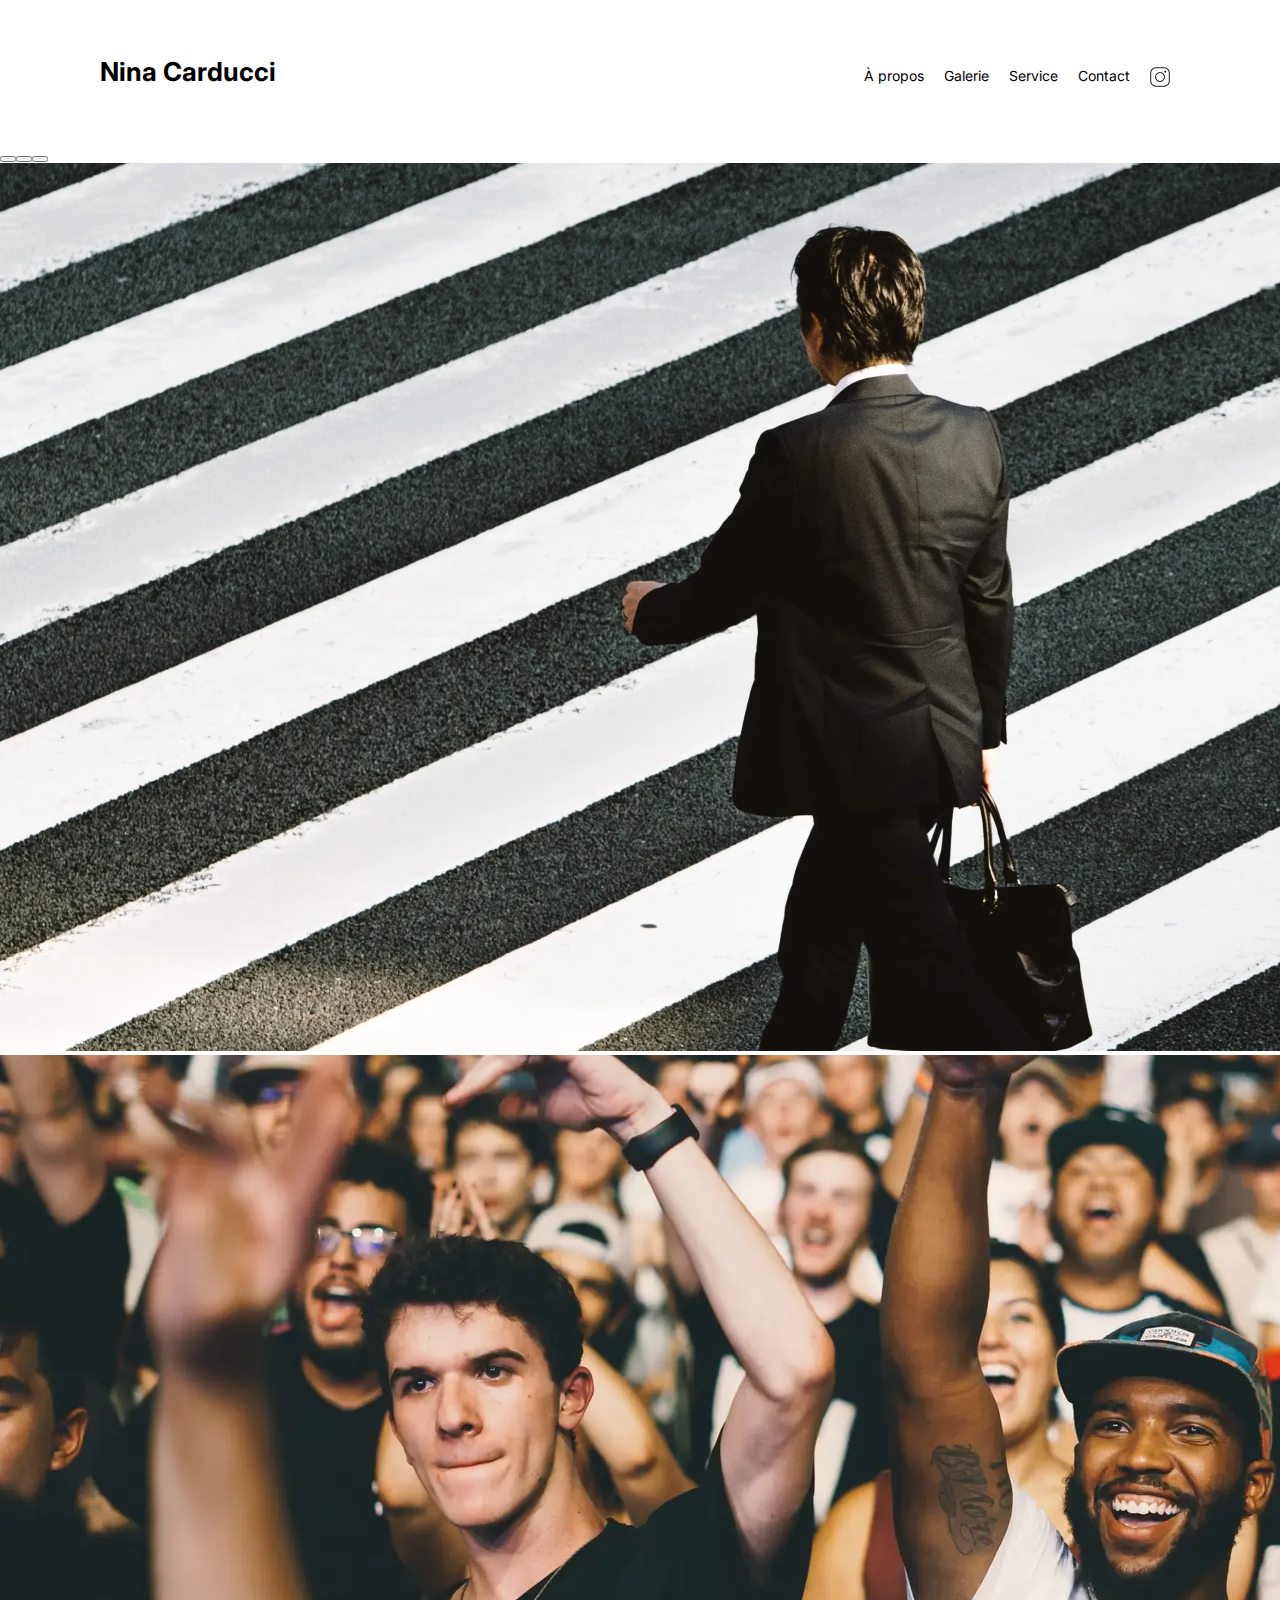
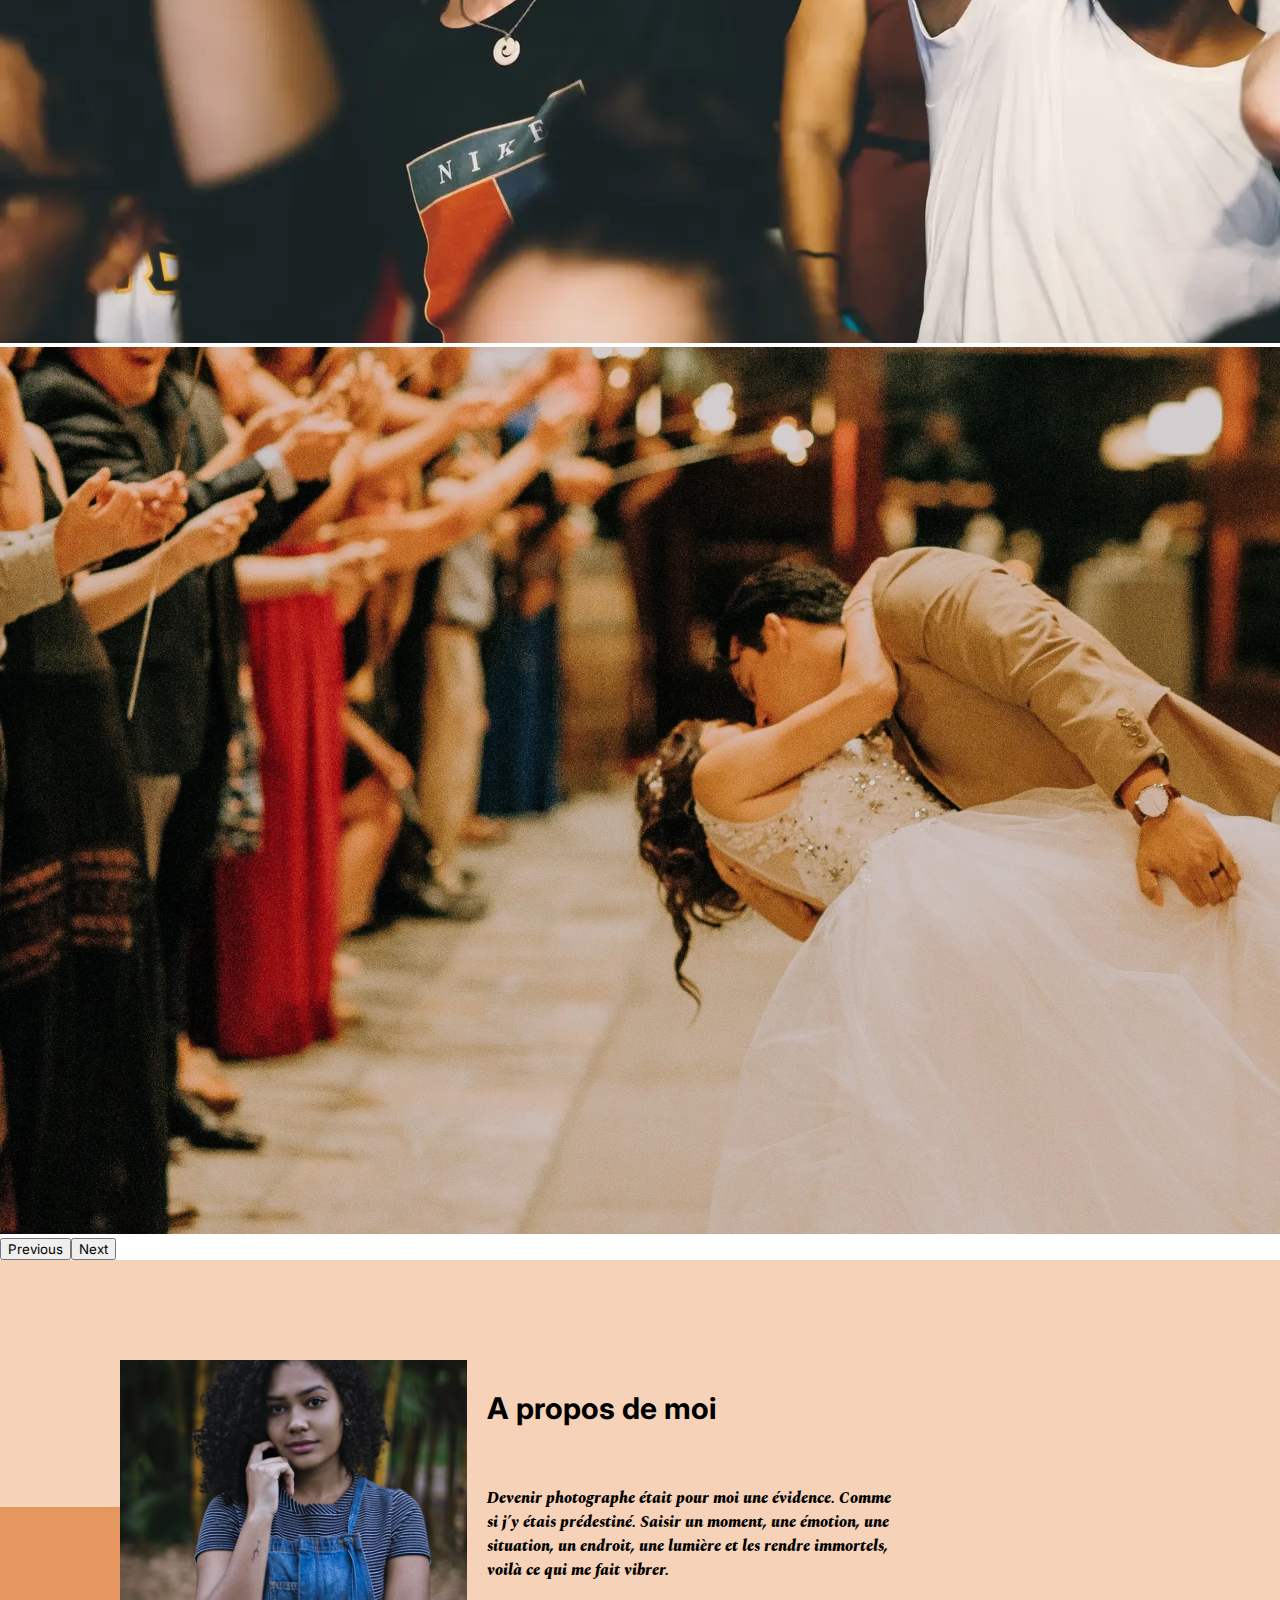
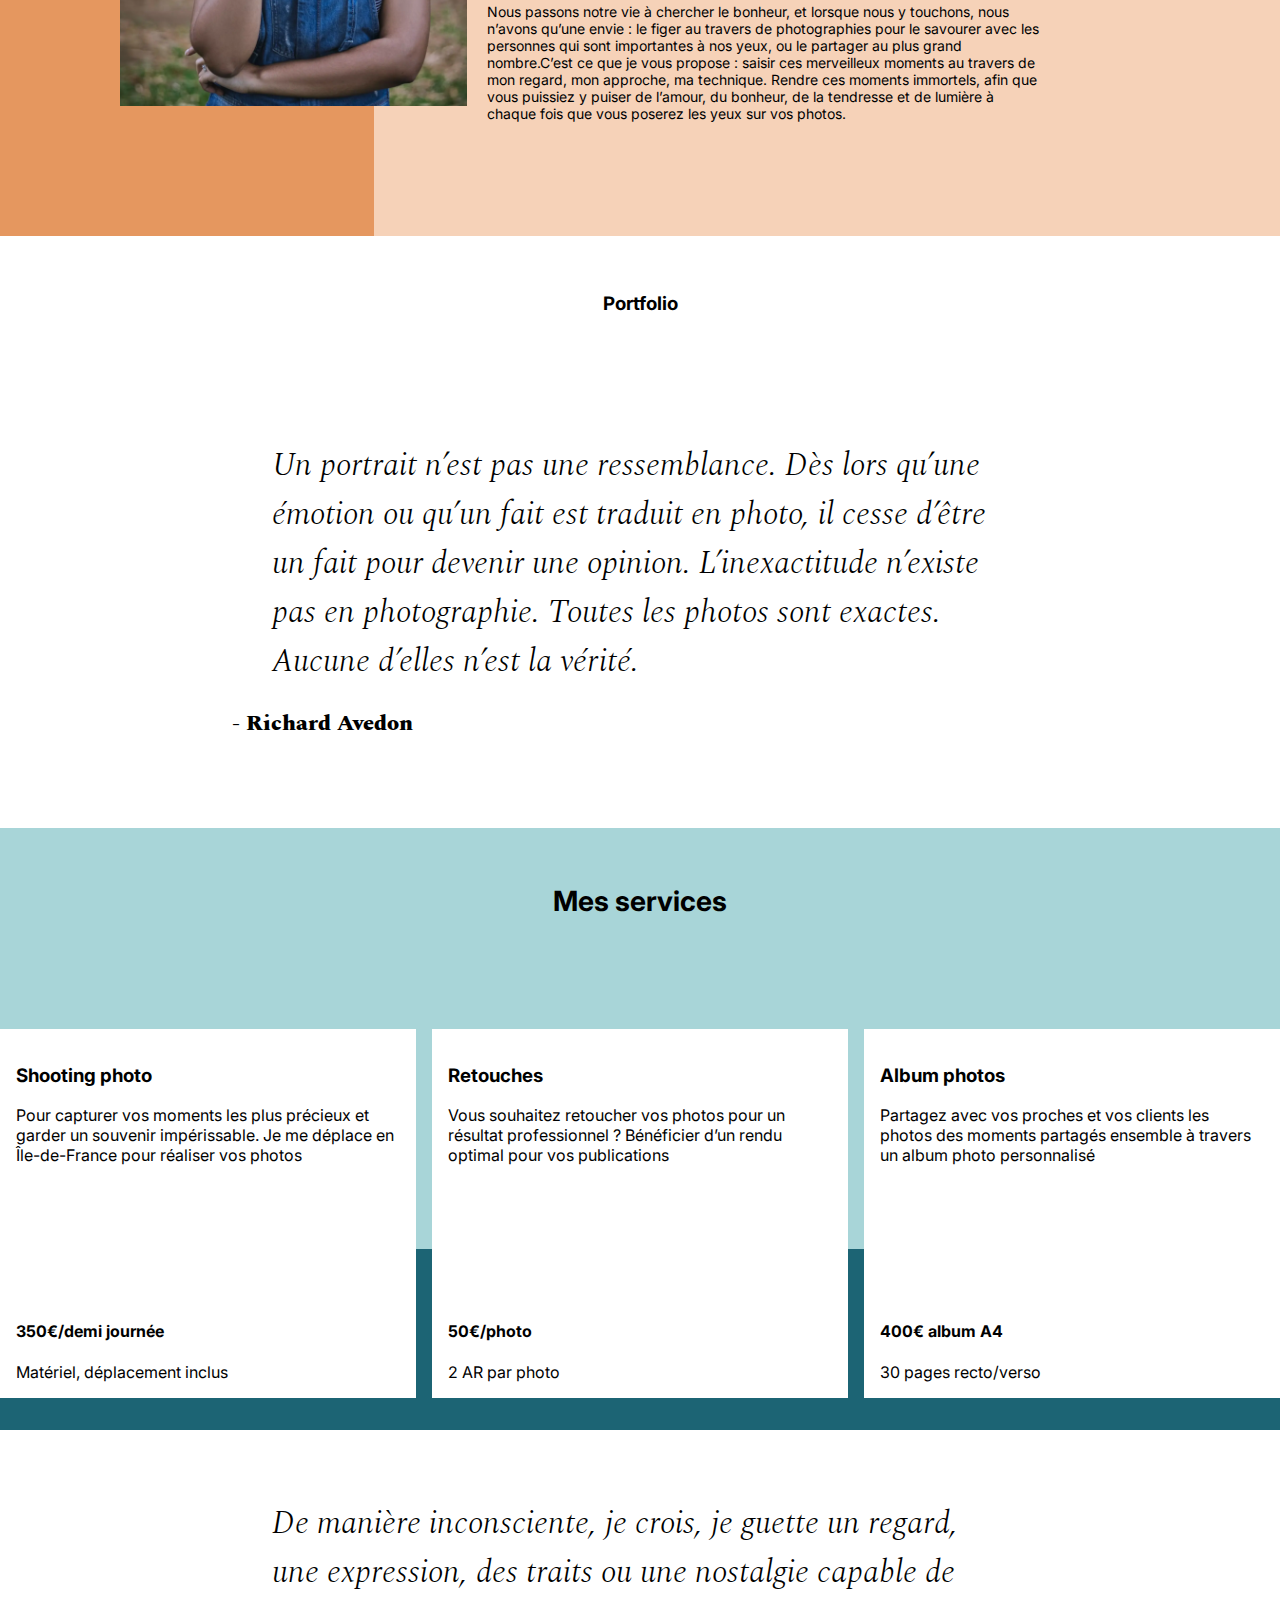
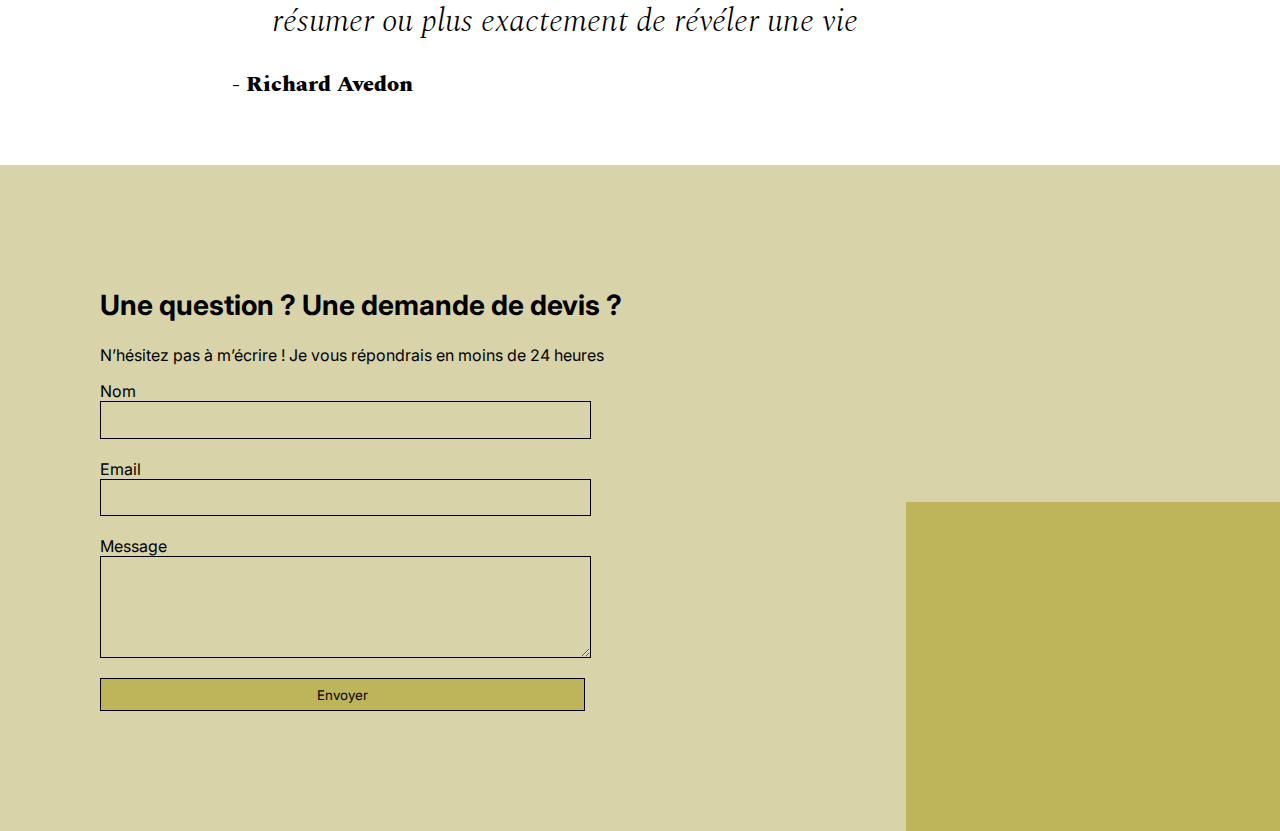
==== commit 746e3f83: "Added width & height prop + h-auto class for carrousel img" ====
--- a/index-min.html
+++ b/index-min.html
@@ -1 +1 @@
-<!DOCTYPE html><html lang="fr-FR"><head><meta charset="UTF-8"><meta name="viewport" content="width=device-width, initial-scale=1.0"><meta name="description" content="Découvrez le talent de Nina Carducci, photographe à Bordeaux, à travers son portfolio captivant. Moments figés avec sensibilité et créativité"><title>Portfolio de Nina Carducci - Photographe à Bordeaux</title><meta property="og:site_name" content="Portfolio de Nina Carducci - Photographe à Bordeaux"><meta property="og:type" content="website"><meta property="og:url" content="https://nina-carducci.github.io"><meta property="og:title" content="Portfolio de Nina Carducci"><meta property="og:description" content="Découvrez le talent de Nina Carducci, photographe à Bordeaux, à travers son portfolio captivant. Moments figés avec sensibilité et créativité"><meta property="og:image" content="https://nina-carducci.github.io/assets/images/camera.png"><meta property="twitter:card" content="summary"><meta property="twitter:title" content="Portfolio de Nina Carducci"><meta property="twitter:description" content="Découvrez le talent de Nina Carducci, photographe à Bordeaux, à travers son portfolio captivant. Moments figés avec sensibilité et créativité"><meta property="twitter:image" content="https://nina-carducci.github.io/assets/images/camera.png"><meta property="twitter:url" content="https://nina-carducci.github.io"><link href="https://cdn.jsdelivr.net/npm/bootstrap@5.1.3/dist/css/bootstrap.min.css" rel="stylesheet" integrity="sha384-1BmE4kWBq78iYhFldvKuhfTAU6auU8tT94WrHftjDbrCEXSU1oBoqyl2QvZ6jIW3" crossorigin="anonymous"><link rel="stylesheet" href="./assets/style-min.css"><link rel="preconnect" href="https://fonts.googleapis.com"><link rel="preconnect" href="https://fonts.gstatic.com" crossorigin><link href="https://fonts.googleapis.com/css2?family=Inter&family=Spectral:ital,wght@0,400;1,300;1,400;1,800&display=swap" rel="preload" as="style" onload="this.onload=null;this.rel='stylesheet'"><link rel="preload" as="image" href="./assets/images/slider/edward-cisneros.webp"><link rel="preload" as="image" href="./assets/images/slider/nicholas-green.webp"><link rel="preload" as="image" href="./assets/images/slider/ryoji-iwata.webp"><script src="https://cdn.jsdelivr.net/npm/bootstrap@5.1.3/dist/js/bootstrap.bundle.min.js" integrity="sha384-ka7Sk0Gln4gmtz2MlQnikT1wXgYsOg+OMhuP+IlRH9sENBO0LRn5q+8nbTov4+1p" crossorigin="anonymous"></script><script src="https://code.jquery.com/jquery-3.4.1.min.js" integrity="sha256-CSXorXvZcTkaix6Yvo6HppcZGetbYMGWSFlBw8HfCJo=" crossorigin="anonymous"></script></head><body><header class="top-header"><h3 class="name">Nina Carducci</h3><nav class="nav"><ul><li><a href="#about">À propos</a></li><li><a href="#gallery">Galerie</a></li><li><a href="#services">Service</a></li><li><a href="#contact">Contact</a></li><li><a class="social-link" href="https://www.instagram.com/ninacarducci.photo/?hl=fr" target="_blank"><img src="assets/images/instagram.webp" alt="Logo Instagram redirigeant vers le compte de Nina Carducci"></a></li></ul></nav></header><main><section id="header"><div id="carouselExampleIndicators" class="carousel slide" data-bs-ride="carousel"><div class="carousel-indicators"><button type="button" data-bs-target="#carouselExampleIndicators" data-bs-slide-to="0" class="active" aria-current="true" aria-label="Slide 1"></button><button type="button" data-bs-target="#carouselExampleIndicators" data-bs-slide-to="1" aria-label="Slide 2"></button><button type="button" data-bs-target="#carouselExampleIndicators" data-bs-slide-to="2" aria-label="Slide 3"></button></div><div class="carousel-inner" itemscope itemtype="https://schema.org/Photograph"><div class="carousel-item active"><img src="./assets/images/slider/ryoji-iwata.webp" class="d-block w-100" alt="Homme en costume traversant un passage clouté" itemprop="image"></div><div class="carousel-item"><img src="./assets/images/slider/nicholas-green.webp" class="d-block w-100" alt="Foule enthousiaste assistant à un concert" itemprop="image"></div><div class="carousel-item"><img src="./assets/images/slider/edward-cisneros.webp" class="d-block w-100" alt="Couple s'embrassant lors d'une danse de mariage." itemprop="image"></div></div><button class="carousel-control-prev" type="button" data-bs-target="#carouselExampleIndicators" data-bs-slide="prev"><span class="carousel-control-prev-icon" aria-hidden="true"></span><span class="visually-hidden">Previous</span></button><button class="carousel-control-next" type="button" data-bs-target="#carouselExampleIndicators" data-bs-slide="next"><span class="carousel-control-next-icon" aria-hidden="true"></span><span class="visually-hidden">Next</span></button></div></section><article id="about" itemscope itemtype="https://schema.org/AboutPage"><div class="picture left"><img loading="lazy" src="./assets/images/nina.webp" alt="Portrait de la photographe Nina Carducci" itemprop="image"></div><section id="about-me"><h3 class="about-me__title" itemprop="name">A propos de moi</h3><h4 class="about-me__introduction" style="font-size: 16px;" itemprop="description">Devenir photographe était pour moi une évidence. Comme si j’y étais prédestiné. Saisir un moment, une émotion, une situation, un endroit, une lumière et les rendre immortels, voilà ce qui me fait vibrer.</h4><p>Nous passons notre vie à chercher le bonheur, et lorsque nous y touchons, nous n’avons qu’une envie : le figer au travers de photographies pour le savourer avec les personnes qui sont importantes à nos yeux, ou le partager au plus grand nombre.C’est ce que je vous propose : saisir ces merveilleux moments au travers de mon regard, mon approche, ma technique. Rendre ces moments immortels, afin que vous puissiez y puiser de l’amour, du bonheur, de la tendresse et de lumière à chaque fois que vous poserez les yeux sur vos photos.</p></section></article><section id="gallery"><h3 class="title">Portfolio</h3><div class="container py-3" itemscope itemtype="https://schema.org/Photograph"><div class="gallery" style="display: none"><img loading="lazy" data-gallery-tag="Concert" class="gallery-item" src="./assets/images/gallery/concerts/aaron-paul.webp" alt="Vue de la scène et de la foule lors d'un concert" itemprop="image"/><img loading="lazy" data-gallery-tag="Entreprises" class="gallery-item" src="./assets/images/gallery/entreprise/ali-morshedlou.webp" alt="Portrait d'un homme en costume" itemprop="image"/><img loading="lazy" data-gallery-tag="Entreprises" class="gallery-item" src="./assets/images/gallery/entreprise/jason-goodman.webp" alt="Femme riant joyeusement avec ses collègues sur son lieu de travail" itemprop="image"/><img loading="lazy" data-gallery-tag="Mariages" class="gallery-item" src="./assets/images/gallery/mariage/hannah-busing.webp" alt="Mains des mariés se tenant tendrement" itemprop="image"/><img loading="lazy" data-gallery-tag="Portrait" class="gallery-item" src="./assets/images/gallery/portraits/ade-tunji.webp" alt="Portrait d'un homme ébloui par le soleil" itemprop="image"/><img loading="lazy" data-gallery-tag="Mariages" class="gallery-item" src="./assets/images/gallery/mariage/jakob-owens.webp" alt="Couple amoureux se regardant dans les yeux en extérieur lors de leur mariage" itemprop="image"/><img loading="lazy" data-gallery-tag="Portrait" class="gallery-item" src="./assets/images/gallery/portraits/nino-van-prattenburg.webp" alt="Portrait d'une femme portant des lunettes, vue derrière un grillage" itemprop="image"/><img loading="lazy" data-gallery-tag="Concert" class="gallery-item" src="./assets/images/gallery/concerts/austin-neill.webp" alt="Artiste chantant sur scène lors d'un concert" itemprop="image"/><img loading="lazy" data-gallery-tag="Entreprises" class="gallery-item" src="./assets/images/gallery/entreprise/mateus-campos-felipe.webp" alt="Femme riant devant son ordinateur au bureau" itemprop="image"/></div></div><div class="quote" itemscope itemtype="https://schema.org/Quotation"><figure><blockquote><h1 class="quote__text" itemprop="citation">Un portrait n’est pas une ressemblance. Dès lors qu’une émotion ou qu’un fait est traduit en photo, il cesse d’être un fait pour devenir une opinion. L’inexactitude n’existe pas en photographie. Toutes les photos sont exactes. Aucune d’elles n’est la vérité.</h1></blockquote><figcaption class="quote__author" itemprop="spokenByCharacter">- Richard Avedon</figcaption></figure></div></section><section id="services" itemscope itemtype="https://schema.org/ProfessionalService"><meta itemprop="name" content="Nina Carducci"><meta itemprop="telephone" content="05 56 67 78 89"><meta itemprop="openingHours" content="Mo-Fr 10:00-19:00"><span itemprop="address" itemscope itemtype="https://schema.org/PostalAddress"><meta itemprop="addressCountry" content="FR"><meta itemprop="addressRegion" content="Gironde"><meta itemprop="addressLocality" content="Bordeaux"><meta itemprop="postalCode" content="33200"><meta itemprop="streetAddress" content="68 avenue Alsace-Lorraine"></span><meta itemprop="priceRange" content="50€ - 400€"><h2 class="title" style="font-size: 28px;">Mes services</h2><div class="container"><article class="service" itemprop="makesOffer" itemscope itemtype="https://schema.org/Offer"><div class="service__description"><h3 itemprop="name">Shooting photo</h3><p itemprop="description">Pour capturer vos moments les plus précieux et garder un souvenir impérissable. Je me déplace en Île-de-France pour réaliser vos photos</p></div><div class="service__price"><h4 itemprop="price">350€/demi journée</h4><span itemprop="disambiguatingDescription">Matériel, déplacement inclus</span></div></article><article class="service" itemprop="makesOffer" itemscope itemtype="https://schema.org/Offer"><div class="service__description"><h3 itemprop="name">Retouches</h3><p itemprop="description">Vous souhaitez retoucher vos photos pour un résultat professionnel ? Bénéficier d’un rendu optimal pour vos publications</p></div><div class="service__price"><h4 itemprop="price">50€/photo</h4><span itemprop="disambiguatingDescription">2 AR par photo</span></div></article><article class="service" itemprop="makesOffer" itemscope itemtype="https://schema.org/Offer"><div class="service__description"><h3 itemprop="name">Album photos</h3><p itemprop="description">Partagez avec vos proches et vos clients les photos des moments partagés ensemble à travers un album photo personnalisé</p></div><div class="service__price"><h4 itemprop="price">400€ album A4</h4><span itemprop="disambiguatingDescription">30 pages recto/verso</span></div></article></div></section><div class="quote" itemscope itemtype="https://schema.org/Quotation"><figure><blockquote><h1 class="quote__text" itemprop="citation">De manière inconsciente, je crois, je guette un regard, une expression, des traits ou une nostalgie capable de résumer ou plus exactement de révéler une vie</h1></blockquote><figcaption class="quote__author" itemprop="spokenByCharacter">- Richard Avedon</figcaption></figure></div></main><footer id="contact"><div class="container" itemscope itemtype="https://schema.org/ContactPage"><div class="form-container"><h2 style="font-size: 28px;" itemprop="name">Une question ? Une demande de devis ?</h2><p itemprop="description">N’hésitez pas à m’écrire ! Je vous répondrais en moins de 24 heures</p><form action="" method="post"><label for="nom">Nom</label><input type="text" name="nom" id="nom"><label for="email">Email</label><input type="email" name="email" id="email"><label for="message">Message</label><textarea name="message" id="message" cols="30" rows="10"></textarea><input type="submit" value="Envoyer"/></form></div><div class="picture right"><img loading="lazy" src="./assets/images/camera.webp" alt="Appareil photo" itemprop="image"></div></div></footer><script src="./assets/maugallery-min.js"></script><script src="./assets/scripts.js"></script></body></html>+<!DOCTYPE html><html lang="fr-FR"><head><meta charset="UTF-8"><meta name="viewport" content="width=device-width, initial-scale=1.0"><meta name="description" content="Découvrez le talent de Nina Carducci, photographe à Bordeaux, à travers son portfolio captivant. Moments figés avec sensibilité et créativité"><title>Portfolio de Nina Carducci - Photographe à Bordeaux</title><meta property="og:site_name" content="Portfolio de Nina Carducci - Photographe à Bordeaux"><meta property="og:type" content="website"><meta property="og:url" content="https://nina-carducci.github.io"><meta property="og:title" content="Portfolio de Nina Carducci"><meta property="og:description" content="Découvrez le talent de Nina Carducci, photographe à Bordeaux, à travers son portfolio captivant. Moments figés avec sensibilité et créativité"><meta property="og:image" content="https://nina-carducci.github.io/assets/images/camera.png"><meta property="twitter:card" content="summary"><meta property="twitter:title" content="Portfolio de Nina Carducci"><meta property="twitter:description" content="Découvrez le talent de Nina Carducci, photographe à Bordeaux, à travers son portfolio captivant. Moments figés avec sensibilité et créativité"><meta property="twitter:image" content="https://nina-carducci.github.io/assets/images/camera.png"><meta property="twitter:url" content="https://nina-carducci.github.io"><link href="https://cdn.jsdelivr.net/npm/bootstrap@5.1.3/dist/css/bootstrap.min.css" rel="stylesheet" integrity="sha384-1BmE4kWBq78iYhFldvKuhfTAU6auU8tT94WrHftjDbrCEXSU1oBoqyl2QvZ6jIW3" crossorigin="anonymous"><link rel="stylesheet" href="./assets/style-min.css"><link rel="preconnect" href="https://fonts.googleapis.com"><link rel="preconnect" href="https://fonts.gstatic.com" crossorigin><link href="https://fonts.googleapis.com/css2?family=Inter&family=Spectral:ital,wght@0,400;1,300;1,400;1,800&display=swap" rel="preload" as="style" onload="this.onload=null;this.rel='stylesheet'"><link rel="preload" as="image" href="./assets/images/slider/edward-cisneros.webp"><link rel="preload" as="image" href="./assets/images/slider/nicholas-green.webp"><link rel="preload" as="image" href="./assets/images/slider/ryoji-iwata.webp"><script src="https://cdn.jsdelivr.net/npm/bootstrap@5.1.3/dist/js/bootstrap.bundle.min.js" integrity="sha384-ka7Sk0Gln4gmtz2MlQnikT1wXgYsOg+OMhuP+IlRH9sENBO0LRn5q+8nbTov4+1p" crossorigin="anonymous"></script><script src="https://code.jquery.com/jquery-3.4.1.min.js" integrity="sha256-CSXorXvZcTkaix6Yvo6HppcZGetbYMGWSFlBw8HfCJo=" crossorigin="anonymous"></script></head><body><header class="top-header"><h3 class="name">Nina Carducci</h3><nav class="nav"><ul><li><a href="#about">À propos</a></li><li><a href="#gallery">Galerie</a></li><li><a href="#services">Service</a></li><li><a href="#contact">Contact</a></li><li><a class="social-link" href="https://www.instagram.com/ninacarducci.photo/?hl=fr" target="_blank"><img src="assets/images/instagram.webp" alt="Logo Instagram redirigeant vers le compte de Nina Carducci" width="40" height="40"></a></li></ul></nav></header><main><section id="header"><div id="carouselExampleIndicators" class="carousel slide" data-bs-ride="carousel"><div class="carousel-indicators"><button type="button" data-bs-target="#carouselExampleIndicators" data-bs-slide-to="0" class="active" aria-current="true" aria-label="Slide 1"></button><button type="button" data-bs-target="#carouselExampleIndicators" data-bs-slide-to="1" aria-label="Slide 2"></button><button type="button" data-bs-target="#carouselExampleIndicators" data-bs-slide-to="2" aria-label="Slide 3"></button></div><div class="carousel-inner" itemscope itemtype="https://schema.org/Photograph"><div class="carousel-item active"><img src="./assets/images/slider/ryoji-iwata.webp" class="d-block w-100 h-auto" width="1920" height="888" alt="Homme en costume traversant un passage clouté" itemprop="image"></div><div class="carousel-item"><img src="./assets/images/slider/nicholas-green.webp" class="d-block w-100 h-auto" width="1920" height="888" alt="Foule enthousiaste assistant à un concert" itemprop="image"></div><div class="carousel-item"><img src="./assets/images/slider/edward-cisneros.webp" class="d-block w-100 h-auto" width="1920" height="887" alt="Couple s'embrassant lors d'une danse de mariage." itemprop="image"></div></div><button class="carousel-control-prev" type="button" data-bs-target="#carouselExampleIndicators" data-bs-slide="prev"><span class="carousel-control-prev-icon" aria-hidden="true"></span><span class="visually-hidden">Previous</span></button><button class="carousel-control-next" type="button" data-bs-target="#carouselExampleIndicators" data-bs-slide="next"><span class="carousel-control-next-icon" aria-hidden="true"></span><span class="visually-hidden">Next</span></button></div></section><article id="about" itemscope itemtype="https://schema.org/AboutPage"><div class="picture left"><img loading="lazy" src="./assets/images/nina.webp" alt="Portrait de la photographe Nina Carducci" width="1460" height="1456" itemprop="image"></div><section id="about-me"><h3 class="about-me__title" itemprop="name">A propos de moi</h3><h4 class="about-me__introduction" style="font-size: 16px;" itemprop="description">Devenir photographe était pour moi une évidence. Comme si j’y étais prédestiné. Saisir un moment, une émotion, une situation, un endroit, une lumière et les rendre immortels, voilà ce qui me fait vibrer.</h4><p>Nous passons notre vie à chercher le bonheur, et lorsque nous y touchons, nous n’avons qu’une envie : le figer au travers de photographies pour le savourer avec les personnes qui sont importantes à nos yeux, ou le partager au plus grand nombre.C’est ce que je vous propose : saisir ces merveilleux moments au travers de mon regard, mon approche, ma technique. Rendre ces moments immortels, afin que vous puissiez y puiser de l’amour, du bonheur, de la tendresse et de lumière à chaque fois que vous poserez les yeux sur vos photos.</p></section></article><section id="gallery"><h3 class="title">Portfolio</h3><div class="container py-3" itemscope itemtype="https://schema.org/Photograph"><div class="gallery" style="display: none"><img loading="lazy" data-gallery-tag="Concert" class="gallery-item" src="./assets/images/gallery/concerts/aaron-paul.webp" width="960" height="1280" alt="Vue de la scène et de la foule lors d'un concert" itemprop="image"/><img loading="lazy" data-gallery-tag="Entreprises" class="gallery-item" src="./assets/images/gallery/entreprise/ali-morshedlou.webp" width="853" height="1280" alt="Portrait d'un homme en costume" itemprop="image"/><img loading="lazy" data-gallery-tag="Entreprises" class="gallery-item" src="./assets/images/gallery/entreprise/jason-goodman.webp" width="1280" height="866" alt="Femme riant joyeusement avec ses collègues sur son lieu de travail" itemprop="image"/><img loading="lazy" data-gallery-tag="Mariages" class="gallery-item" src="./assets/images/gallery/mariage/hannah-busing.webp" width="1280" height="1024" alt="Mains des mariés se tenant tendrement" itemprop="image"/><img loading="lazy" data-gallery-tag="Portrait" class="gallery-item" src="./assets/images/gallery/portraits/ade-tunji.webp" width="853" height="1279" alt="Portrait d'un homme ébloui par le soleil" itemprop="image"/><img loading="lazy" data-gallery-tag="Mariages" class="gallery-item" src="./assets/images/gallery/mariage/jakob-owens.webp" width="853" height="1280" alt="Couple amoureux se regardant dans les yeux en extérieur lors de leur mariage" itemprop="image"/><img loading="lazy" data-gallery-tag="Portrait" class="gallery-item" src="./assets/images/gallery/portraits/nino-van-prattenburg.webp" width="852" height="1281" alt="Portrait d'une femme portant des lunettes, vue derrière un grillage" itemprop="image"/><img loading="lazy" data-gallery-tag="Concert" class="gallery-item" src="./assets/images/gallery/concerts/austin-neill.webp" width="1280" height="853" alt="Artiste chantant sur scène lors d'un concert" itemprop="image"/><img loading="lazy" data-gallery-tag="Entreprises" class="gallery-item" src="./assets/images/gallery/entreprise/mateus-campos-felipe.webp" width="1280" height="784" alt="Femme riant devant son ordinateur au bureau" itemprop="image"/></div></div><div class="quote" itemscope itemtype="https://schema.org/Quotation"><figure><blockquote><h1 class="quote__text" itemprop="citation">Un portrait n’est pas une ressemblance. Dès lors qu’une émotion ou qu’un fait est traduit en photo, il cesse d’être un fait pour devenir une opinion. L’inexactitude n’existe pas en photographie. Toutes les photos sont exactes. Aucune d’elles n’est la vérité.</h1></blockquote><figcaption class="quote__author" itemprop="spokenByCharacter">- Richard Avedon</figcaption></figure></div></section><section id="services" itemscope itemtype="https://schema.org/ProfessionalService"><meta itemprop="name" content="Nina Carducci"><meta itemprop="telephone" content="05 56 67 78 89"><meta itemprop="openingHours" content="Mo-Fr 10:00-19:00"><span itemprop="address" itemscope itemtype="https://schema.org/PostalAddress"><meta itemprop="addressCountry" content="FR"><meta itemprop="addressRegion" content="Gironde"><meta itemprop="addressLocality" content="Bordeaux"><meta itemprop="postalCode" content="33200"><meta itemprop="streetAddress" content="68 avenue Alsace-Lorraine"></span><meta itemprop="priceRange" content="50€ - 400€"><h2 class="title" style="font-size: 28px;">Mes services</h2><div class="container"><article class="service" itemprop="makesOffer" itemscope itemtype="https://schema.org/Offer"><div class="service__description"><h3 itemprop="name">Shooting photo</h3><p itemprop="description">Pour capturer vos moments les plus précieux et garder un souvenir impérissable. Je me déplace en Île-de-France pour réaliser vos photos</p></div><div class="service__price"><h4 itemprop="price">350€/demi journée</h4><span itemprop="disambiguatingDescription">Matériel, déplacement inclus</span></div></article><article class="service" itemprop="makesOffer" itemscope itemtype="https://schema.org/Offer"><div class="service__description"><h3 itemprop="name">Retouches</h3><p itemprop="description">Vous souhaitez retoucher vos photos pour un résultat professionnel ? Bénéficier d’un rendu optimal pour vos publications</p></div><div class="service__price"><h4 itemprop="price">50€/photo</h4><span itemprop="disambiguatingDescription">2 AR par photo</span></div></article><article class="service" itemprop="makesOffer" itemscope itemtype="https://schema.org/Offer"><div class="service__description"><h3 itemprop="name">Album photos</h3><p itemprop="description">Partagez avec vos proches et vos clients les photos des moments partagés ensemble à travers un album photo personnalisé</p></div><div class="service__price"><h4 itemprop="price">400€ album A4</h4><span itemprop="disambiguatingDescription">30 pages recto/verso</span></div></article></div></section><div class="quote" itemscope itemtype="https://schema.org/Quotation"><figure><blockquote><h1 class="quote__text" itemprop="citation">De manière inconsciente, je crois, je guette un regard, une expression, des traits ou une nostalgie capable de résumer ou plus exactement de révéler une vie</h1></blockquote><figcaption class="quote__author" itemprop="spokenByCharacter">- Richard Avedon</figcaption></figure></div></main><footer id="contact"><div class="container" itemscope itemtype="https://schema.org/ContactPage"><div class="form-container"><h2 style="font-size: 28px;" itemprop="name">Une question ? Une demande de devis ?</h2><p itemprop="description">N’hésitez pas à m’écrire ! Je vous répondrais en moins de 24 heures</p><form action="" method="post"><label for="nom">Nom</label><input type="text" name="nom" id="nom"><label for="email">Email</label><input type="email" name="email" id="email"><label for="message">Message</label><textarea name="message" id="message" cols="30" rows="10"></textarea><input type="submit" value="Envoyer"/></form></div><div class="picture right"><img loading="lazy" src="./assets/images/camera.webp" alt="Appareil photo" width="2024" height="2020" itemprop="image"></div></div></footer><script src="./assets/maugallery-min.js"></script><script src="./assets/scripts.js"></script></body></html>--- a/assets/style-min.css
+++ b/assets/style-min.css
@@ -1 +1 @@
-body{max-width:1920px;margin:auto;}*{font-family:'Inter';font-style:normal;}.top-header{background-color:white;position:sticky;top:0;z-index:1000;display:flex;justify-content:space-between;padding-inline:100px;padding-block:30px;align-items:center;}.top-header .name{font-size:26px;}.nav ul{display:flex;list-style-type:none;font-size:14px;margin-bottom:0;}.nav li{padding-inline:10px;}.nav a{text-decoration:none;color:#000}.social-link img{width:20px;}#about{display:flex;background-color:#F6D2B8;padding-inline:100px;padding-block:100px;position:relative;}.picture.left::before{content:' ';background-color:#E5975F;width:374px;height:329px;position:absolute;bottom:0;left:0;z-index:-1;}.picture{flex:1;margin:0 20px;z-index:0;}.picture img{width:100%;}#about-me{flex:2}.about-me__title{margin-top:1em;margin-bottom:60px;font-size:30px;}.about-me__introduction{font-family:'Spectral';font-weight:800;font-style:italic;width:60%;}#about-me p{width:80%;font-size:14px;}#gallery{}.title{text-align:center;padding-block:2em;}.gallery .nav{justify-content:center;}.nav-pills .nav-link.active,.nav-pills .show>.nav-link{color:#000;background-color:#BEB45A;border-radius:0;}.nav-pills .nav-link{color:#000}.item-column{position:relative;margin-bottom:0!important;padding:0;}.item-column::after{content:"";display:block;padding-bottom:100%;}.gallery-item{position:absolute;width:100%;height:100%;object-fit:cover;padding:.5em;}.mg-prev,.mg-next{width:30px;height:30px;border-radius:00%;justify-content:center;align-items:center;display:flex;font-size:24px;}.quote{font-family:'Spectral';font-style:italic;width:70%;margin:auto;padding-block:3em;}.quote__text{font-family:Spectral;font-style:italic;font-weight:300;}.quote__author{font-family:Spectral;font-weight:800;font-size:22px;}#services{margin:auto;background-color:#A8D5D8;position:relative;}#services .container::before{content:' ';background-color:#1C6474;position:absolute;width:100%;height:30%;bottom:0;left:0;z-index:0;}#services .container{justify-content:space-between;display:flex;padding:2em 0;}.service{background-color:white;max-width:390px;width:30%;height:337px;padding:1em;display:flex;flex-direction:column;justify-content:space-between;z-index:1;}#contact{margin:auto;background-color:#D8D3A8;position:relative;padding-inline:100px;padding-block:100px;}#contact .container{display:flex;}.picture.right::before{content:' ';background-color:#BEB45A;width:374px;height:329px;position:absolute;bottom:0;right:0;z-index:-1;}.form-container{flex:2;}form{display:flex;flex-direction:column;width:70%;align-items:flex-start;}form input{width:100%;background-color:transparent;border:solid 1px;height:2.5em;margin-bottom:20px;}form textarea{width:100%;background-color:transparent;border:solid 1px;height:5em;line-height:2.5em;font-size:1.2em;margin-bottom:20px;}input[type="submit"]{background-color:#BEB45A;padding:.5em 1em}@media all and (max-width:1180px){.picture{flex:2}#about,#contact .container{align-items:center}.about-me__title{margin-top:0;margin-bottom:1em}#about-me h6,#about-me p{width:100%}}@media all and (max-width:1000px){#about{flex-direction:column}.picture{width:50%}.picture.left::before{width:100%;height:30%;position:absolute;bottom:auto;top:0;left:0;z-index:-1}.about-me__title{text-align:center;margin-top:1em}#services .container{flex-direction:column}.service{width:100%;max-width:100%;height:auto;margin:2em 0}.service__description{margin-bottom:1em}#services .container::before{width:30%;height:100%;bottom:0;right:0;left:auto;z-index:0}#contact .container{flex-direction:column}#contact .picture.right{margin-top:1em}.picture.right::before{width:100%;height:30%;position:absolute;bottom:0;right:0;z-index:-1}}@media all and (max-width:650px){.top-header{flex-direction:column;padding-inline:0}.top-header .nav,.top-header .nav ul{width:100%;padding:0 0 0 0}.top-header .nav li{flex:1;padding-block:1em;text-align:center}.picture.left::before,.picture.right::before{height:150px}#services .container{align-items:center}.service{max-width:90%}#about,#contact{padding-inline:2em;padding-block:2em}form{width:100%}.picture{width:80%}}+body{max-width:1920px;margin:auto;}*{font-family:'Inter';font-style:normal;}.top-header{background-color:white;position:sticky;top:0;z-index:1000;display:flex;justify-content:space-between;padding-inline:100px;padding-block:30px;align-items:center;}.top-header .name{font-size:26px;}.nav ul{display:flex;list-style-type:none;font-size:14px;margin-bottom:0;}.nav li{padding-inline:10px;}.nav a{text-decoration:none;color:#000}.social-link img{width:20px;height:auto;}#about{display:flex;background-color:#F6D2B8;padding-inline:100px;padding-block:100px;position:relative;}.picture.left::before{content:' ';background-color:#E5975F;width:374px;height:329px;position:absolute;bottom:0;left:0;z-index:-1;}.picture{flex:1;margin:0 20px;z-index:0;}.picture img{width:100%;height:auto;}#about-me{flex:2}.about-me__title{margin-top:1em;margin-bottom:60px;font-size:30px;}.about-me__introduction{font-family:'Spectral';font-weight:800;font-style:italic;width:60%;}#about-me p{width:80%;font-size:14px;}.title{text-align:center;padding-block:2em;}.gallery .nav{justify-content:center;}.nav-pills .nav-link.active,.nav-pills .show>.nav-link{color:#000;background-color:#BEB45A;border-radius:0;}.nav-pills .nav-link{color:#000}.item-column{position:relative;margin-bottom:0!important;padding:0;}.item-column::after{content:"";display:block;padding-bottom:100%;}.gallery-item{position:absolute;width:100%;height:100%;object-fit:cover;padding:.5em;}.mg-prev,.mg-next{width:30px;height:30px;border-radius:00%;justify-content:center;align-items:center;display:flex;font-size:24px;}.quote{font-family:'Spectral';font-style:italic;width:70%;margin:auto;padding-block:3em;}.quote__text{font-family:Spectral;font-style:italic;font-weight:300;}.quote__author{font-family:Spectral;font-weight:800;font-size:22px;}#services{margin:auto;background-color:#A8D5D8;position:relative;}#services .container::before{content:' ';background-color:#1C6474;position:absolute;width:100%;height:30%;bottom:0;left:0;z-index:0;}#services .container{justify-content:space-between;display:flex;padding:2em 0;}.service{background-color:white;max-width:390px;width:30%;height:337px;padding:1em;display:flex;flex-direction:column;justify-content:space-between;z-index:1;}#contact{margin:auto;background-color:#D8D3A8;position:relative;padding-inline:100px;padding-block:100px;}#contact .container{display:flex;}.picture.right::before{content:' ';background-color:#BEB45A;width:374px;height:329px;position:absolute;bottom:0;right:0;z-index:-1;}.form-container{flex:2;}form{display:flex;flex-direction:column;width:70%;align-items:flex-start;}form input{width:100%;background-color:transparent;border:solid 1px;height:2.5em;margin-bottom:20px;}form textarea{width:100%;background-color:transparent;border:solid 1px;height:5em;line-height:2.5em;font-size:1.2em;margin-bottom:20px;}input[type="submit"]{background-color:#BEB45A;padding:.5em 1em}@media all and (max-width:1180px){.picture{flex:2}#about,#contact .container{align-items:center}.about-me__title{margin-top:0;margin-bottom:1em}#about-me h6,#about-me p{width:100%}}@media all and (max-width:1000px){#about{flex-direction:column}.picture{width:50%}.picture.left::before{width:100%;height:30%;position:absolute;bottom:auto;top:0;left:0;z-index:-1}.about-me__title{text-align:center;margin-top:1em}#services .container{flex-direction:column}.service{width:100%;max-width:100%;height:auto;margin:2em 0}.service__description{margin-bottom:1em}#services .container::before{width:30%;height:100%;bottom:0;right:0;left:auto;z-index:0}#contact .container{flex-direction:column}#contact .picture.right{margin-top:1em}.picture.right::before{width:100%;height:30%;position:absolute;bottom:0;right:0;z-index:-1}}@media all and (max-width:650px){.top-header{flex-direction:column;padding-inline:0}.top-header .nav,.top-header .nav ul{width:100%;padding:0 0 0 0}.top-header .nav li{flex:1;padding-block:1em;text-align:center}.picture.left::before,.picture.right::before{height:150px}#services .container{align-items:center}.service{max-width:90%}#about,#contact{padding-inline:2em;padding-block:2em}form{width:100%}.picture{width:80%}}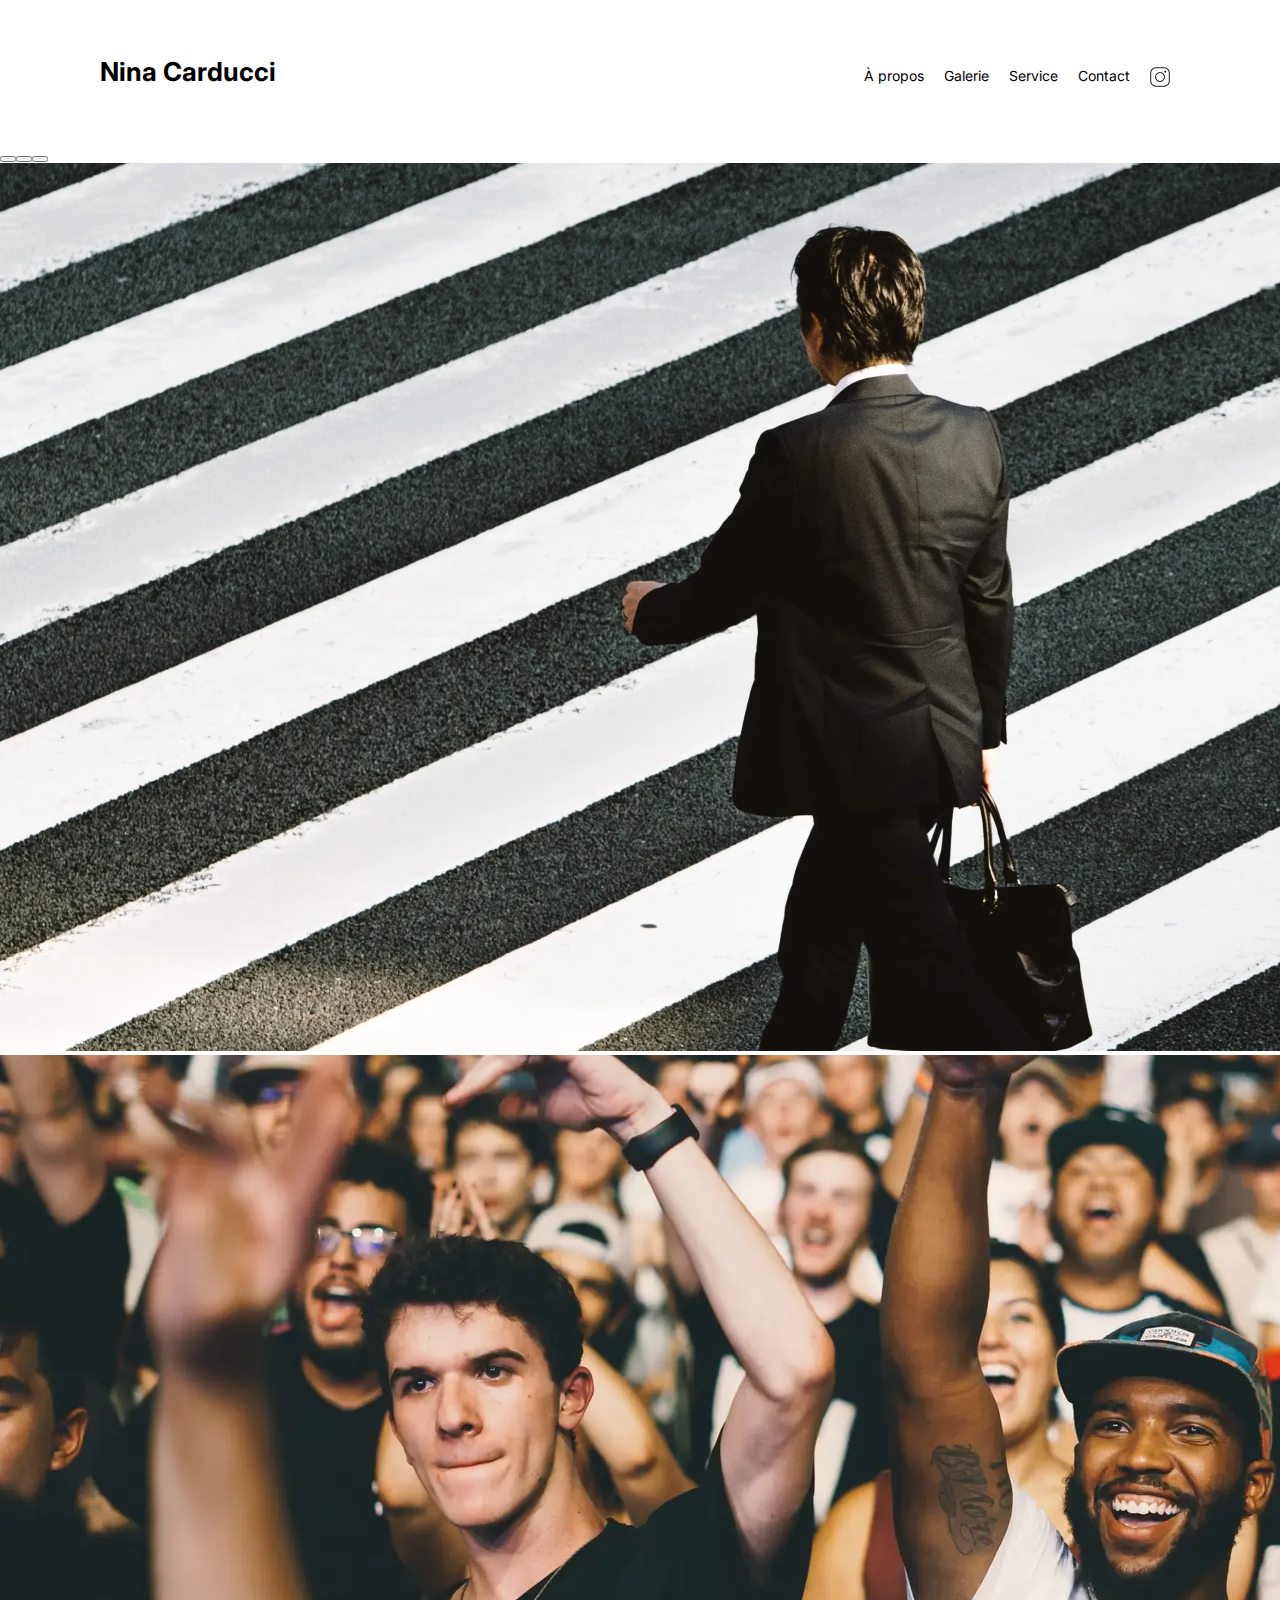
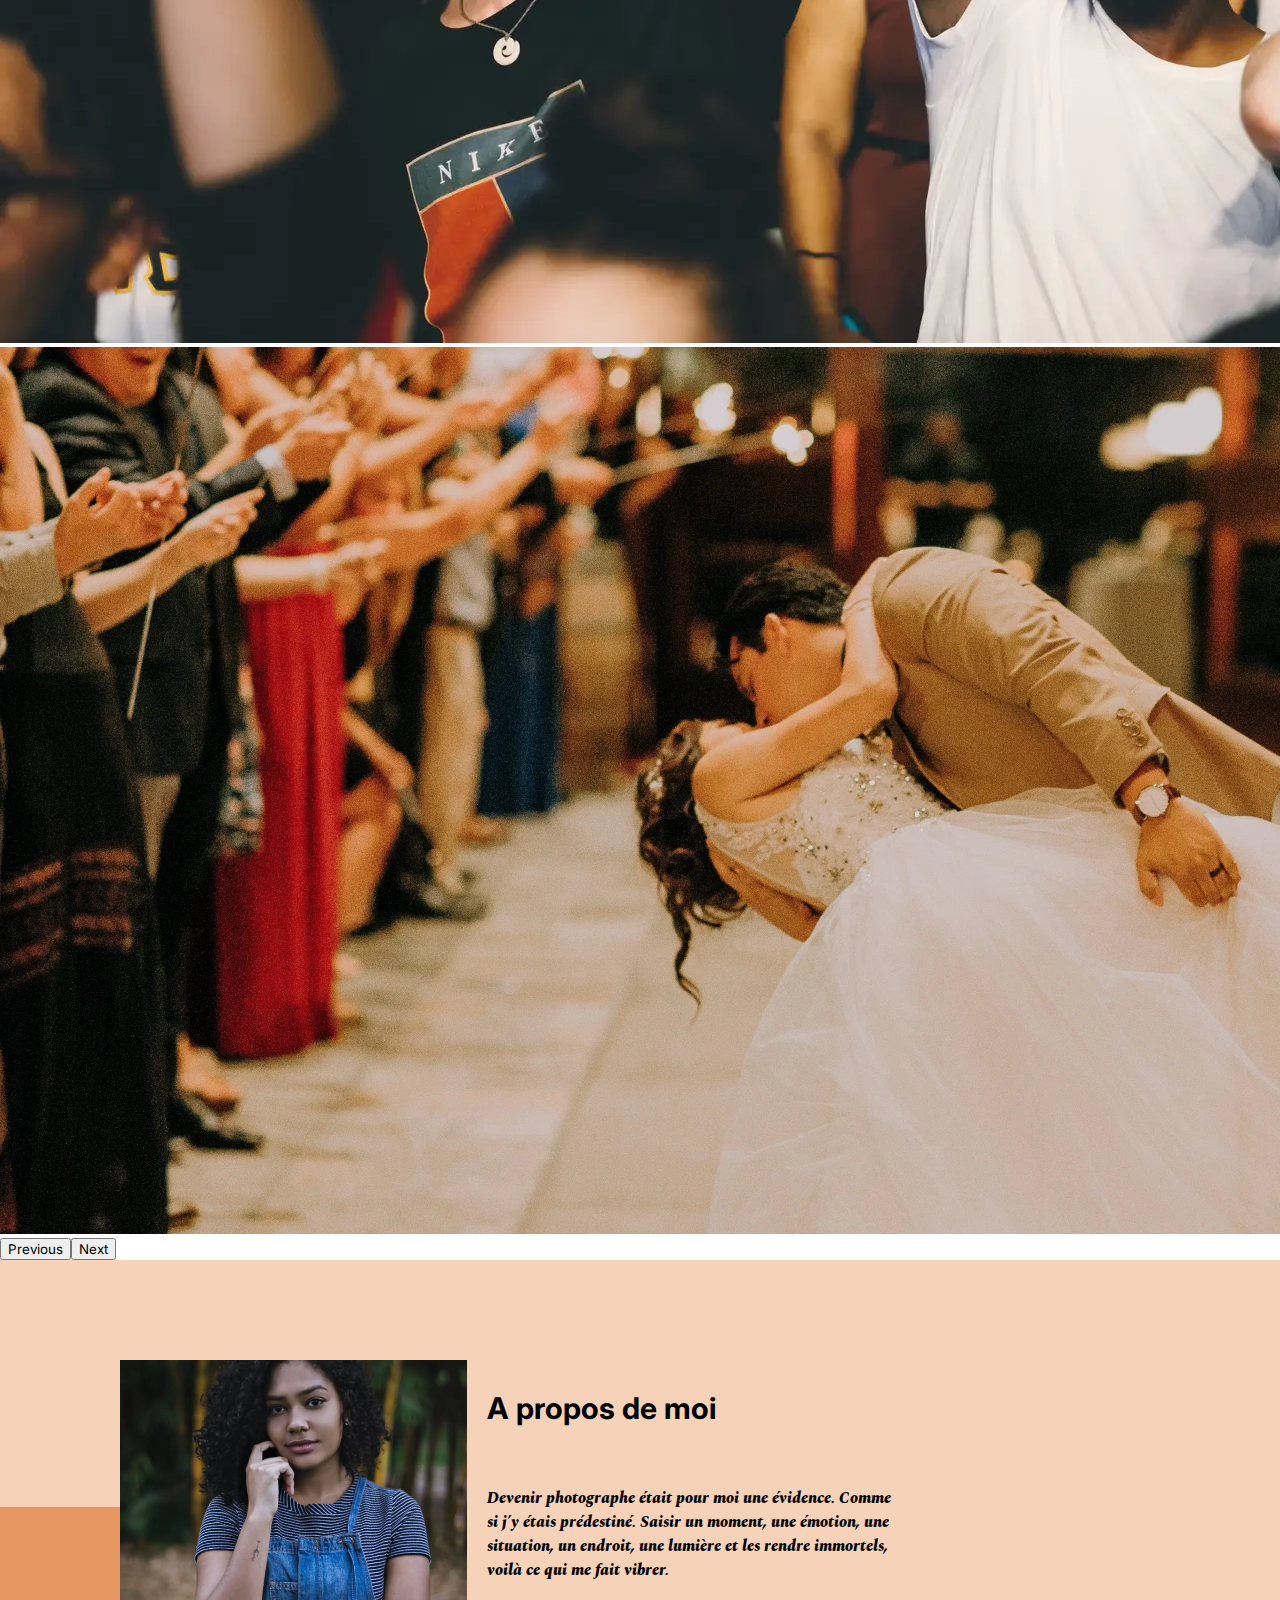
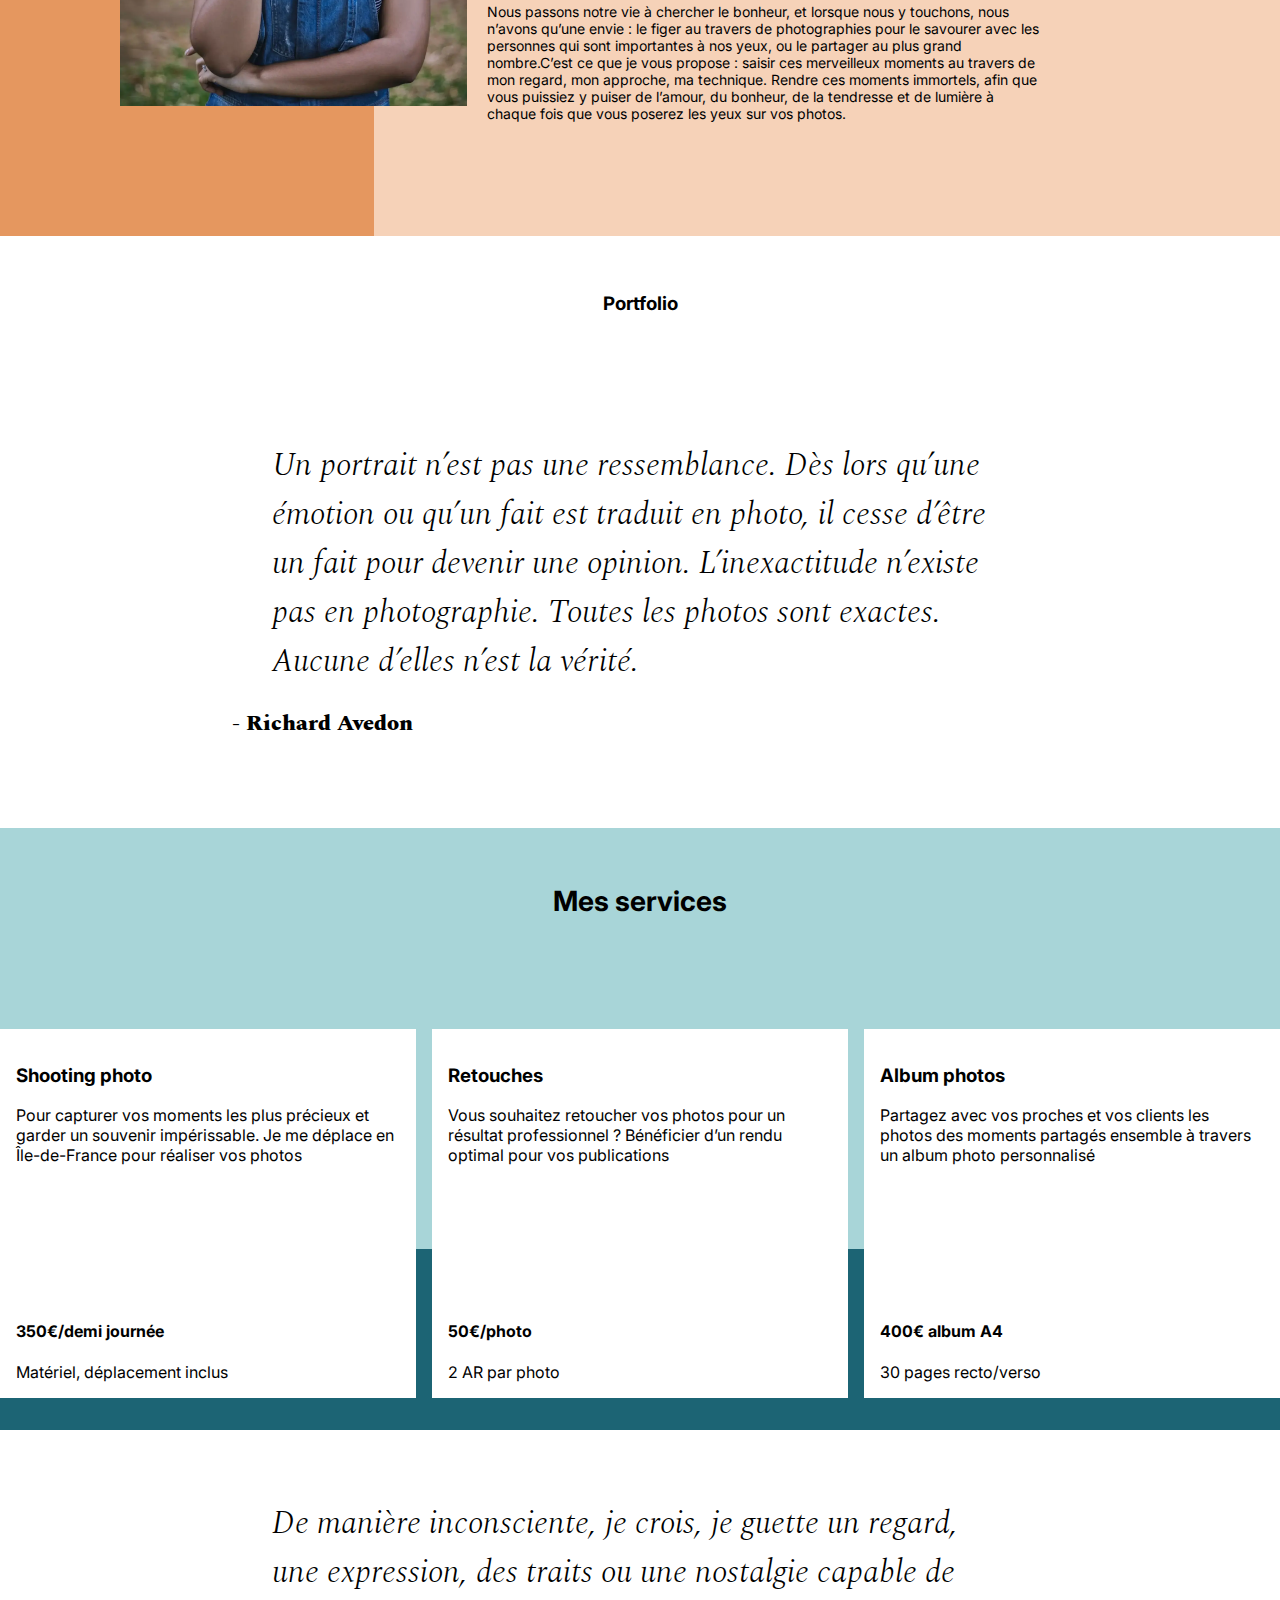
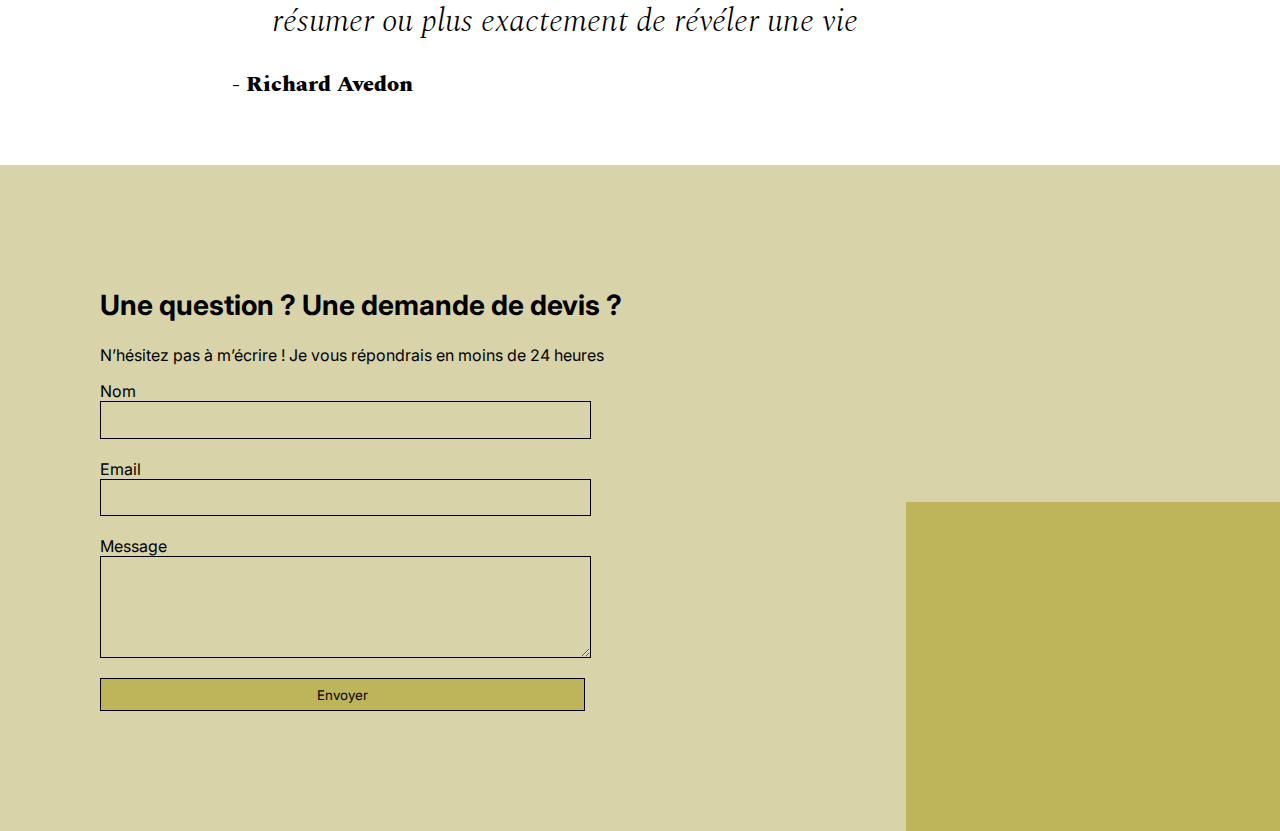
==== commit d7e8d690: "Resized and adjust width & height of nina.webp and camera.webp" ====
--- a/index-min.html
+++ b/index-min.html
@@ -1 +1 @@
-<!DOCTYPE html><html lang="fr-FR"><head><meta charset="UTF-8"><meta name="viewport" content="width=device-width, initial-scale=1.0"><meta name="description" content="Découvrez le talent de Nina Carducci, photographe à Bordeaux, à travers son portfolio captivant. Moments figés avec sensibilité et créativité"><title>Portfolio de Nina Carducci - Photographe à Bordeaux</title><meta property="og:site_name" content="Portfolio de Nina Carducci - Photographe à Bordeaux"><meta property="og:type" content="website"><meta property="og:url" content="https://nina-carducci.github.io"><meta property="og:title" content="Portfolio de Nina Carducci"><meta property="og:description" content="Découvrez le talent de Nina Carducci, photographe à Bordeaux, à travers son portfolio captivant. Moments figés avec sensibilité et créativité"><meta property="og:image" content="https://nina-carducci.github.io/assets/images/camera.png"><meta property="twitter:card" content="summary"><meta property="twitter:title" content="Portfolio de Nina Carducci"><meta property="twitter:description" content="Découvrez le talent de Nina Carducci, photographe à Bordeaux, à travers son portfolio captivant. Moments figés avec sensibilité et créativité"><meta property="twitter:image" content="https://nina-carducci.github.io/assets/images/camera.png"><meta property="twitter:url" content="https://nina-carducci.github.io"><link href="https://cdn.jsdelivr.net/npm/bootstrap@5.1.3/dist/css/bootstrap.min.css" rel="stylesheet" integrity="sha384-1BmE4kWBq78iYhFldvKuhfTAU6auU8tT94WrHftjDbrCEXSU1oBoqyl2QvZ6jIW3" crossorigin="anonymous"><link rel="stylesheet" href="./assets/style-min.css"><link rel="preconnect" href="https://fonts.googleapis.com"><link rel="preconnect" href="https://fonts.gstatic.com" crossorigin><link href="https://fonts.googleapis.com/css2?family=Inter&family=Spectral:ital,wght@0,400;1,300;1,400;1,800&display=swap" rel="preload" as="style" onload="this.onload=null;this.rel='stylesheet'"><link rel="preload" as="image" href="./assets/images/slider/edward-cisneros.webp"><link rel="preload" as="image" href="./assets/images/slider/nicholas-green.webp"><link rel="preload" as="image" href="./assets/images/slider/ryoji-iwata.webp"><script src="https://cdn.jsdelivr.net/npm/bootstrap@5.1.3/dist/js/bootstrap.bundle.min.js" integrity="sha384-ka7Sk0Gln4gmtz2MlQnikT1wXgYsOg+OMhuP+IlRH9sENBO0LRn5q+8nbTov4+1p" crossorigin="anonymous"></script><script src="https://code.jquery.com/jquery-3.4.1.min.js" integrity="sha256-CSXorXvZcTkaix6Yvo6HppcZGetbYMGWSFlBw8HfCJo=" crossorigin="anonymous"></script></head><body><header class="top-header"><h3 class="name">Nina Carducci</h3><nav class="nav"><ul><li><a href="#about">À propos</a></li><li><a href="#gallery">Galerie</a></li><li><a href="#services">Service</a></li><li><a href="#contact">Contact</a></li><li><a class="social-link" href="https://www.instagram.com/ninacarducci.photo/?hl=fr" target="_blank"><img src="assets/images/instagram.webp" alt="Logo Instagram redirigeant vers le compte de Nina Carducci" width="40" height="40"></a></li></ul></nav></header><main><section id="header"><div id="carouselExampleIndicators" class="carousel slide" data-bs-ride="carousel"><div class="carousel-indicators"><button type="button" data-bs-target="#carouselExampleIndicators" data-bs-slide-to="0" class="active" aria-current="true" aria-label="Slide 1"></button><button type="button" data-bs-target="#carouselExampleIndicators" data-bs-slide-to="1" aria-label="Slide 2"></button><button type="button" data-bs-target="#carouselExampleIndicators" data-bs-slide-to="2" aria-label="Slide 3"></button></div><div class="carousel-inner" itemscope itemtype="https://schema.org/Photograph"><div class="carousel-item active"><img src="./assets/images/slider/ryoji-iwata.webp" class="d-block w-100 h-auto" width="1920" height="888" alt="Homme en costume traversant un passage clouté" itemprop="image"></div><div class="carousel-item"><img src="./assets/images/slider/nicholas-green.webp" class="d-block w-100 h-auto" width="1920" height="888" alt="Foule enthousiaste assistant à un concert" itemprop="image"></div><div class="carousel-item"><img src="./assets/images/slider/edward-cisneros.webp" class="d-block w-100 h-auto" width="1920" height="887" alt="Couple s'embrassant lors d'une danse de mariage." itemprop="image"></div></div><button class="carousel-control-prev" type="button" data-bs-target="#carouselExampleIndicators" data-bs-slide="prev"><span class="carousel-control-prev-icon" aria-hidden="true"></span><span class="visually-hidden">Previous</span></button><button class="carousel-control-next" type="button" data-bs-target="#carouselExampleIndicators" data-bs-slide="next"><span class="carousel-control-next-icon" aria-hidden="true"></span><span class="visually-hidden">Next</span></button></div></section><article id="about" itemscope itemtype="https://schema.org/AboutPage"><div class="picture left"><img loading="lazy" src="./assets/images/nina.webp" alt="Portrait de la photographe Nina Carducci" width="1460" height="1456" itemprop="image"></div><section id="about-me"><h3 class="about-me__title" itemprop="name">A propos de moi</h3><h4 class="about-me__introduction" style="font-size: 16px;" itemprop="description">Devenir photographe était pour moi une évidence. Comme si j’y étais prédestiné. Saisir un moment, une émotion, une situation, un endroit, une lumière et les rendre immortels, voilà ce qui me fait vibrer.</h4><p>Nous passons notre vie à chercher le bonheur, et lorsque nous y touchons, nous n’avons qu’une envie : le figer au travers de photographies pour le savourer avec les personnes qui sont importantes à nos yeux, ou le partager au plus grand nombre.C’est ce que je vous propose : saisir ces merveilleux moments au travers de mon regard, mon approche, ma technique. Rendre ces moments immortels, afin que vous puissiez y puiser de l’amour, du bonheur, de la tendresse et de lumière à chaque fois que vous poserez les yeux sur vos photos.</p></section></article><section id="gallery"><h3 class="title">Portfolio</h3><div class="container py-3" itemscope itemtype="https://schema.org/Photograph"><div class="gallery" style="display: none"><img loading="lazy" data-gallery-tag="Concert" class="gallery-item" src="./assets/images/gallery/concerts/aaron-paul.webp" width="960" height="1280" alt="Vue de la scène et de la foule lors d'un concert" itemprop="image"/><img loading="lazy" data-gallery-tag="Entreprises" class="gallery-item" src="./assets/images/gallery/entreprise/ali-morshedlou.webp" width="853" height="1280" alt="Portrait d'un homme en costume" itemprop="image"/><img loading="lazy" data-gallery-tag="Entreprises" class="gallery-item" src="./assets/images/gallery/entreprise/jason-goodman.webp" width="1280" height="866" alt="Femme riant joyeusement avec ses collègues sur son lieu de travail" itemprop="image"/><img loading="lazy" data-gallery-tag="Mariages" class="gallery-item" src="./assets/images/gallery/mariage/hannah-busing.webp" width="1280" height="1024" alt="Mains des mariés se tenant tendrement" itemprop="image"/><img loading="lazy" data-gallery-tag="Portrait" class="gallery-item" src="./assets/images/gallery/portraits/ade-tunji.webp" width="853" height="1279" alt="Portrait d'un homme ébloui par le soleil" itemprop="image"/><img loading="lazy" data-gallery-tag="Mariages" class="gallery-item" src="./assets/images/gallery/mariage/jakob-owens.webp" width="853" height="1280" alt="Couple amoureux se regardant dans les yeux en extérieur lors de leur mariage" itemprop="image"/><img loading="lazy" data-gallery-tag="Portrait" class="gallery-item" src="./assets/images/gallery/portraits/nino-van-prattenburg.webp" width="852" height="1281" alt="Portrait d'une femme portant des lunettes, vue derrière un grillage" itemprop="image"/><img loading="lazy" data-gallery-tag="Concert" class="gallery-item" src="./assets/images/gallery/concerts/austin-neill.webp" width="1280" height="853" alt="Artiste chantant sur scène lors d'un concert" itemprop="image"/><img loading="lazy" data-gallery-tag="Entreprises" class="gallery-item" src="./assets/images/gallery/entreprise/mateus-campos-felipe.webp" width="1280" height="784" alt="Femme riant devant son ordinateur au bureau" itemprop="image"/></div></div><div class="quote" itemscope itemtype="https://schema.org/Quotation"><figure><blockquote><h1 class="quote__text" itemprop="citation">Un portrait n’est pas une ressemblance. Dès lors qu’une émotion ou qu’un fait est traduit en photo, il cesse d’être un fait pour devenir une opinion. L’inexactitude n’existe pas en photographie. Toutes les photos sont exactes. Aucune d’elles n’est la vérité.</h1></blockquote><figcaption class="quote__author" itemprop="spokenByCharacter">- Richard Avedon</figcaption></figure></div></section><section id="services" itemscope itemtype="https://schema.org/ProfessionalService"><meta itemprop="name" content="Nina Carducci"><meta itemprop="telephone" content="05 56 67 78 89"><meta itemprop="openingHours" content="Mo-Fr 10:00-19:00"><span itemprop="address" itemscope itemtype="https://schema.org/PostalAddress"><meta itemprop="addressCountry" content="FR"><meta itemprop="addressRegion" content="Gironde"><meta itemprop="addressLocality" content="Bordeaux"><meta itemprop="postalCode" content="33200"><meta itemprop="streetAddress" content="68 avenue Alsace-Lorraine"></span><meta itemprop="priceRange" content="50€ - 400€"><h2 class="title" style="font-size: 28px;">Mes services</h2><div class="container"><article class="service" itemprop="makesOffer" itemscope itemtype="https://schema.org/Offer"><div class="service__description"><h3 itemprop="name">Shooting photo</h3><p itemprop="description">Pour capturer vos moments les plus précieux et garder un souvenir impérissable. Je me déplace en Île-de-France pour réaliser vos photos</p></div><div class="service__price"><h4 itemprop="price">350€/demi journée</h4><span itemprop="disambiguatingDescription">Matériel, déplacement inclus</span></div></article><article class="service" itemprop="makesOffer" itemscope itemtype="https://schema.org/Offer"><div class="service__description"><h3 itemprop="name">Retouches</h3><p itemprop="description">Vous souhaitez retoucher vos photos pour un résultat professionnel ? Bénéficier d’un rendu optimal pour vos publications</p></div><div class="service__price"><h4 itemprop="price">50€/photo</h4><span itemprop="disambiguatingDescription">2 AR par photo</span></div></article><article class="service" itemprop="makesOffer" itemscope itemtype="https://schema.org/Offer"><div class="service__description"><h3 itemprop="name">Album photos</h3><p itemprop="description">Partagez avec vos proches et vos clients les photos des moments partagés ensemble à travers un album photo personnalisé</p></div><div class="service__price"><h4 itemprop="price">400€ album A4</h4><span itemprop="disambiguatingDescription">30 pages recto/verso</span></div></article></div></section><div class="quote" itemscope itemtype="https://schema.org/Quotation"><figure><blockquote><h1 class="quote__text" itemprop="citation">De manière inconsciente, je crois, je guette un regard, une expression, des traits ou une nostalgie capable de résumer ou plus exactement de révéler une vie</h1></blockquote><figcaption class="quote__author" itemprop="spokenByCharacter">- Richard Avedon</figcaption></figure></div></main><footer id="contact"><div class="container" itemscope itemtype="https://schema.org/ContactPage"><div class="form-container"><h2 style="font-size: 28px;" itemprop="name">Une question ? Une demande de devis ?</h2><p itemprop="description">N’hésitez pas à m’écrire ! Je vous répondrais en moins de 24 heures</p><form action="" method="post"><label for="nom">Nom</label><input type="text" name="nom" id="nom"><label for="email">Email</label><input type="email" name="email" id="email"><label for="message">Message</label><textarea name="message" id="message" cols="30" rows="10"></textarea><input type="submit" value="Envoyer"/></form></div><div class="picture right"><img loading="lazy" src="./assets/images/camera.webp" alt="Appareil photo" width="2024" height="2020" itemprop="image"></div></div></footer><script src="./assets/maugallery-min.js"></script><script src="./assets/scripts.js"></script></body></html>+<!DOCTYPE html><html lang="fr-FR"><head><meta charset="UTF-8"><meta name="viewport" content="width=device-width, initial-scale=1.0"><meta name="description" content="Découvrez le talent de Nina Carducci, photographe à Bordeaux, à travers son portfolio captivant. Moments figés avec sensibilité et créativité"><title>Portfolio de Nina Carducci - Photographe à Bordeaux</title><meta property="og:site_name" content="Portfolio de Nina Carducci - Photographe à Bordeaux"><meta property="og:type" content="website"><meta property="og:url" content="https://nina-carducci.github.io"><meta property="og:title" content="Portfolio de Nina Carducci"><meta property="og:description" content="Découvrez le talent de Nina Carducci, photographe à Bordeaux, à travers son portfolio captivant. Moments figés avec sensibilité et créativité"><meta property="og:image" content="https://nina-carducci.github.io/assets/images/camera.png"><meta property="twitter:card" content="summary"><meta property="twitter:title" content="Portfolio de Nina Carducci"><meta property="twitter:description" content="Découvrez le talent de Nina Carducci, photographe à Bordeaux, à travers son portfolio captivant. Moments figés avec sensibilité et créativité"><meta property="twitter:image" content="https://nina-carducci.github.io/assets/images/camera.png"><meta property="twitter:url" content="https://nina-carducci.github.io"><link href="https://cdn.jsdelivr.net/npm/bootstrap@5.1.3/dist/css/bootstrap.min.css" rel="stylesheet" integrity="sha384-1BmE4kWBq78iYhFldvKuhfTAU6auU8tT94WrHftjDbrCEXSU1oBoqyl2QvZ6jIW3" crossorigin="anonymous"><link rel="stylesheet" href="./assets/style-min.css"><link rel="preconnect" href="https://fonts.googleapis.com"><link rel="preconnect" href="https://fonts.gstatic.com" crossorigin><link href="https://fonts.googleapis.com/css2?family=Inter&family=Spectral:ital,wght@0,400;1,300;1,400;1,800&display=swap" rel="preload" as="style" onload="this.onload=null;this.rel='stylesheet'"><link rel="preload" as="image" href="./assets/images/slider/edward-cisneros.webp"><link rel="preload" as="image" href="./assets/images/slider/nicholas-green.webp"><link rel="preload" as="image" href="./assets/images/slider/ryoji-iwata.webp"><script src="https://cdn.jsdelivr.net/npm/bootstrap@5.1.3/dist/js/bootstrap.bundle.min.js" integrity="sha384-ka7Sk0Gln4gmtz2MlQnikT1wXgYsOg+OMhuP+IlRH9sENBO0LRn5q+8nbTov4+1p" crossorigin="anonymous"></script><script src="https://code.jquery.com/jquery-3.4.1.min.js" integrity="sha256-CSXorXvZcTkaix6Yvo6HppcZGetbYMGWSFlBw8HfCJo=" crossorigin="anonymous"></script></head><body><header class="top-header"><h3 class="name">Nina Carducci</h3><nav class="nav"><ul><li><a href="#about">À propos</a></li><li><a href="#gallery">Galerie</a></li><li><a href="#services">Service</a></li><li><a href="#contact">Contact</a></li><li><a class="social-link" href="https://www.instagram.com/ninacarducci.photo/?hl=fr" target="_blank"><img src="assets/images/instagram.webp" alt="Logo Instagram redirigeant vers le compte de Nina Carducci" width="40" height="40"></a></li></ul></nav></header><main><section id="header"><div id="carouselExampleIndicators" class="carousel slide" data-bs-ride="carousel"><div class="carousel-indicators"><button type="button" data-bs-target="#carouselExampleIndicators" data-bs-slide-to="0" class="active" aria-current="true" aria-label="Slide 1"></button><button type="button" data-bs-target="#carouselExampleIndicators" data-bs-slide-to="1" aria-label="Slide 2"></button><button type="button" data-bs-target="#carouselExampleIndicators" data-bs-slide-to="2" aria-label="Slide 3"></button></div><div class="carousel-inner" itemscope itemtype="https://schema.org/Photograph"><div class="carousel-item active"><img src="./assets/images/slider/ryoji-iwata.webp" class="d-block w-100 h-auto" width="1920" height="888" alt="Homme en costume traversant un passage clouté" itemprop="image"></div><div class="carousel-item"><img src="./assets/images/slider/nicholas-green.webp" class="d-block w-100 h-auto" width="1920" height="888" alt="Foule enthousiaste assistant à un concert" itemprop="image"></div><div class="carousel-item"><img src="./assets/images/slider/edward-cisneros.webp" class="d-block w-100 h-auto" width="1920" height="887" alt="Couple s'embrassant lors d'une danse de mariage." itemprop="image"></div></div><button class="carousel-control-prev" type="button" data-bs-target="#carouselExampleIndicators" data-bs-slide="prev"><span class="carousel-control-prev-icon" aria-hidden="true"></span><span class="visually-hidden">Previous</span></button><button class="carousel-control-next" type="button" data-bs-target="#carouselExampleIndicators" data-bs-slide="next"><span class="carousel-control-next-icon" aria-hidden="true"></span><span class="visually-hidden">Next</span></button></div></section><article id="about" itemscope itemtype="https://schema.org/AboutPage"><div class="picture left"><img loading="lazy" src="./assets/images/nina.webp" alt="Portrait de la photographe Nina Carducci" width="1280" height="1276" itemprop="image"></div><section id="about-me"><h3 class="about-me__title" itemprop="name">A propos de moi</h3><h4 class="about-me__introduction" style="font-size: 16px;" itemprop="description">Devenir photographe était pour moi une évidence. Comme si j’y étais prédestiné. Saisir un moment, une émotion, une situation, un endroit, une lumière et les rendre immortels, voilà ce qui me fait vibrer.</h4><p>Nous passons notre vie à chercher le bonheur, et lorsque nous y touchons, nous n’avons qu’une envie : le figer au travers de photographies pour le savourer avec les personnes qui sont importantes à nos yeux, ou le partager au plus grand nombre.C’est ce que je vous propose : saisir ces merveilleux moments au travers de mon regard, mon approche, ma technique. Rendre ces moments immortels, afin que vous puissiez y puiser de l’amour, du bonheur, de la tendresse et de lumière à chaque fois que vous poserez les yeux sur vos photos.</p></section></article><section id="gallery"><h3 class="title">Portfolio</h3><div class="container py-3" itemscope itemtype="https://schema.org/Photograph"><div class="gallery" style="display: none"><img loading="lazy" data-gallery-tag="Concert" class="gallery-item" src="./assets/images/gallery/concerts/aaron-paul.webp" width="960" height="1280" alt="Vue de la scène et de la foule lors d'un concert" itemprop="image"/><img loading="lazy" data-gallery-tag="Entreprises" class="gallery-item" src="./assets/images/gallery/entreprise/ali-morshedlou.webp" width="853" height="1280" alt="Portrait d'un homme en costume" itemprop="image"/><img loading="lazy" data-gallery-tag="Entreprises" class="gallery-item" src="./assets/images/gallery/entreprise/jason-goodman.webp" width="1280" height="866" alt="Femme riant joyeusement avec ses collègues sur son lieu de travail" itemprop="image"/><img loading="lazy" data-gallery-tag="Mariages" class="gallery-item" src="./assets/images/gallery/mariage/hannah-busing.webp" width="1280" height="1024" alt="Mains des mariés se tenant tendrement" itemprop="image"/><img loading="lazy" data-gallery-tag="Portrait" class="gallery-item" src="./assets/images/gallery/portraits/ade-tunji.webp" width="853" height="1279" alt="Portrait d'un homme ébloui par le soleil" itemprop="image"/><img loading="lazy" data-gallery-tag="Mariages" class="gallery-item" src="./assets/images/gallery/mariage/jakob-owens.webp" width="853" height="1280" alt="Couple amoureux se regardant dans les yeux en extérieur lors de leur mariage" itemprop="image"/><img loading="lazy" data-gallery-tag="Portrait" class="gallery-item" src="./assets/images/gallery/portraits/nino-van-prattenburg.webp" width="852" height="1281" alt="Portrait d'une femme portant des lunettes, vue derrière un grillage" itemprop="image"/><img loading="lazy" data-gallery-tag="Concert" class="gallery-item" src="./assets/images/gallery/concerts/austin-neill.webp" width="1280" height="853" alt="Artiste chantant sur scène lors d'un concert" itemprop="image"/><img loading="lazy" data-gallery-tag="Entreprises" class="gallery-item" src="./assets/images/gallery/entreprise/mateus-campos-felipe.webp" width="1280" height="784" alt="Femme riant devant son ordinateur au bureau" itemprop="image"/></div></div><div class="quote" itemscope itemtype="https://schema.org/Quotation"><figure><blockquote><h1 class="quote__text" itemprop="citation">Un portrait n’est pas une ressemblance. Dès lors qu’une émotion ou qu’un fait est traduit en photo, il cesse d’être un fait pour devenir une opinion. L’inexactitude n’existe pas en photographie. Toutes les photos sont exactes. Aucune d’elles n’est la vérité.</h1></blockquote><figcaption class="quote__author" itemprop="spokenByCharacter">- Richard Avedon</figcaption></figure></div></section><section id="services" itemscope itemtype="https://schema.org/ProfessionalService"><meta itemprop="name" content="Nina Carducci"><meta itemprop="telephone" content="05 56 67 78 89"><meta itemprop="openingHours" content="Mo-Fr 10:00-19:00"><span itemprop="address" itemscope itemtype="https://schema.org/PostalAddress"><meta itemprop="addressCountry" content="FR"><meta itemprop="addressRegion" content="Gironde"><meta itemprop="addressLocality" content="Bordeaux"><meta itemprop="postalCode" content="33200"><meta itemprop="streetAddress" content="68 avenue Alsace-Lorraine"></span><meta itemprop="priceRange" content="50€ - 400€"><h2 class="title" style="font-size: 28px;">Mes services</h2><div class="container"><article class="service" itemprop="makesOffer" itemscope itemtype="https://schema.org/Offer"><div class="service__description"><h3 itemprop="name">Shooting photo</h3><p itemprop="description">Pour capturer vos moments les plus précieux et garder un souvenir impérissable. Je me déplace en Île-de-France pour réaliser vos photos</p></div><div class="service__price"><h4 itemprop="price">350€/demi journée</h4><span itemprop="disambiguatingDescription">Matériel, déplacement inclus</span></div></article><article class="service" itemprop="makesOffer" itemscope itemtype="https://schema.org/Offer"><div class="service__description"><h3 itemprop="name">Retouches</h3><p itemprop="description">Vous souhaitez retoucher vos photos pour un résultat professionnel ? Bénéficier d’un rendu optimal pour vos publications</p></div><div class="service__price"><h4 itemprop="price">50€/photo</h4><span itemprop="disambiguatingDescription">2 AR par photo</span></div></article><article class="service" itemprop="makesOffer" itemscope itemtype="https://schema.org/Offer"><div class="service__description"><h3 itemprop="name">Album photos</h3><p itemprop="description">Partagez avec vos proches et vos clients les photos des moments partagés ensemble à travers un album photo personnalisé</p></div><div class="service__price"><h4 itemprop="price">400€ album A4</h4><span itemprop="disambiguatingDescription">30 pages recto/verso</span></div></article></div></section><div class="quote" itemscope itemtype="https://schema.org/Quotation"><figure><blockquote><h1 class="quote__text" itemprop="citation">De manière inconsciente, je crois, je guette un regard, une expression, des traits ou une nostalgie capable de résumer ou plus exactement de révéler une vie</h1></blockquote><figcaption class="quote__author" itemprop="spokenByCharacter">- Richard Avedon</figcaption></figure></div></main><footer id="contact"><div class="container" itemscope itemtype="https://schema.org/ContactPage"><div class="form-container"><h2 style="font-size: 28px;" itemprop="name">Une question ? Une demande de devis ?</h2><p itemprop="description">N’hésitez pas à m’écrire ! Je vous répondrais en moins de 24 heures</p><form action="" method="post"><label for="nom">Nom</label><input type="text" name="nom" id="nom"><label for="email">Email</label><input type="email" name="email" id="email"><label for="message">Message</label><textarea name="message" id="message" cols="30" rows="10"></textarea><input type="submit" value="Envoyer"/></form></div><div class="picture right"><img loading="lazy" src="./assets/images/camera.webp" alt="Appareil photo" width="1280" height="1277" itemprop="image"></div></div></footer><script src="./assets/maugallery-min.js"></script><script src="./assets/scripts.js"></script></body></html>